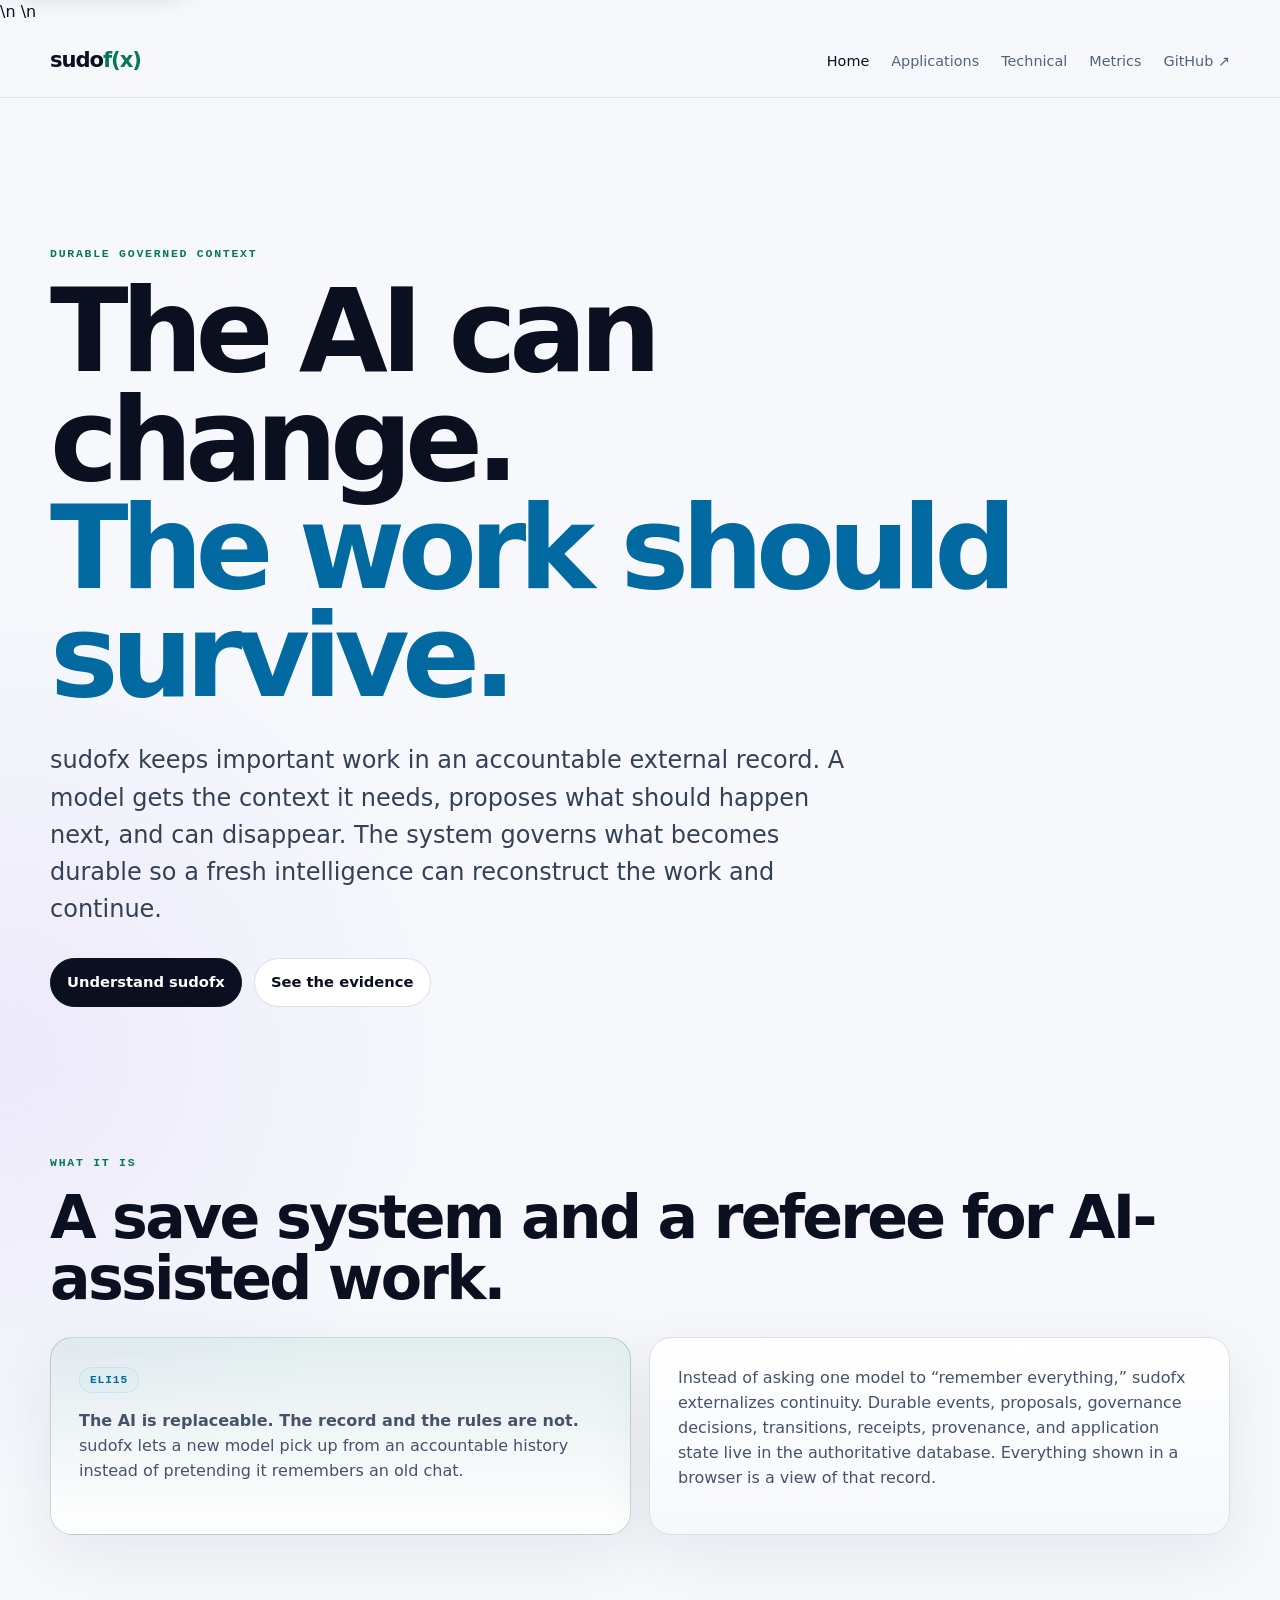
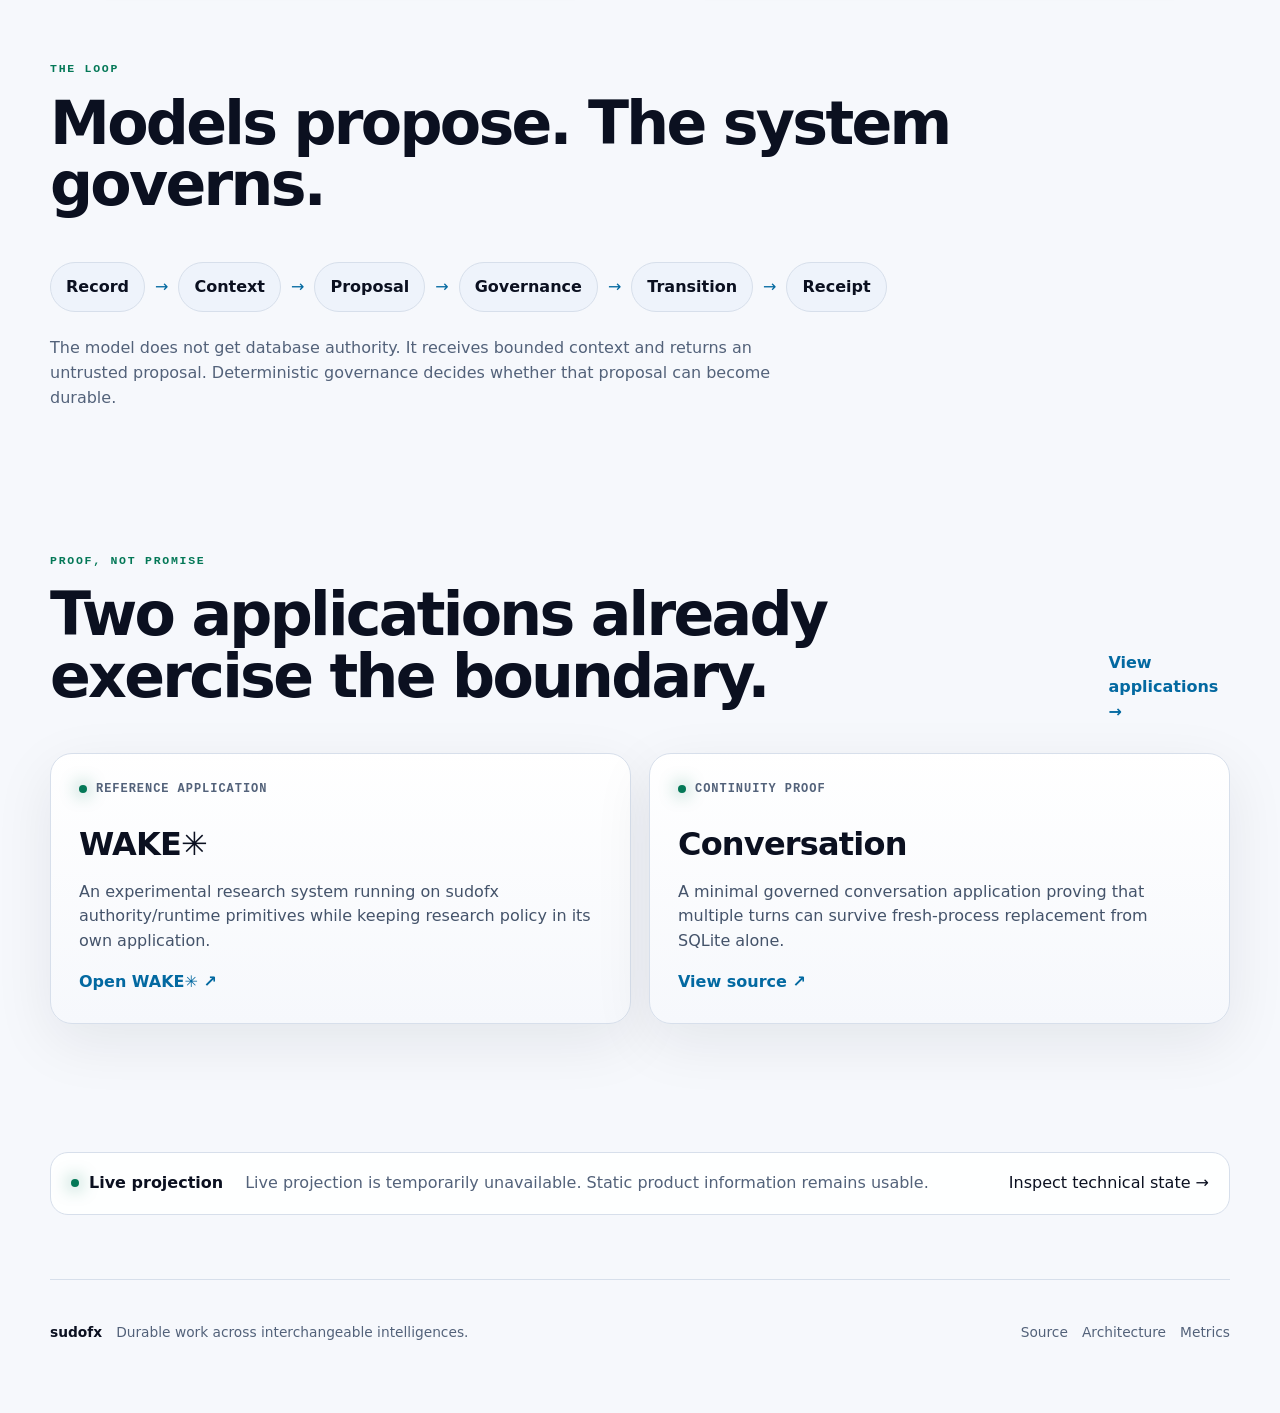
==== web/index.html @ 7d9be2a3 "Add system light mode to public shell" ====
<!doctype html>
<html lang="en">
<head>
  <meta charset="utf-8">
  <meta name="viewport" content="width=device-width,initial-scale=1,viewport-fit=cover">
  <meta name="color-scheme" content="dark light">\n  <meta name="theme-color" content="#0b1020" media="(prefers-color-scheme: dark)">\n  <meta name="theme-color" content="#f6f8fc" media="(prefers-color-scheme: light)">
  <meta name="description" content="sudofx keeps durable, governed work outside the intelligence doing it.">
  <title>sudofx — durable governed context</title>
  <link rel="stylesheet" href="assets/site.css">
  <script defer src="assets/site.js"></script>
</head>
<body data-page="home">
<a class="skip-link" href="#main">Skip to content</a>
<header class="nav-wrap">
  <nav class="nav shell" aria-label="Primary">
    <a class="brand" href="index.html">sudo<span>f(x)</span></a>
    <div class="nav-links">
      <a class="active" aria-current="page" href="index.html">Home</a>
      <a href="applications.html">Applications</a>
      <a href="technical.html">Technical</a>
      <a href="metrics.html">Metrics</a>
      <a href="https://github.com/sudofx/sudofx">GitHub ↗</a>
    </div>
  </nav>
</header>

<main id="main">
  <section class="hero shell">
    <div class="eyebrow">Durable governed context</div>
    <h1>The AI can change.<br><span>The work should survive.</span></h1>
    <p class="lede">sudofx keeps important work in an accountable external record. A model gets the context it needs, proposes what should happen next, and can disappear. The system governs what becomes durable so a fresh intelligence can reconstruct the work and continue.</p>
    <div class="hero-actions">
      <a class="button primary" href="#what">Understand sudofx</a>
      <a class="button" href="metrics.html">See the evidence</a>
    </div>
  </section>

  <section id="what" class="section shell">
    <div class="section-head">
      <div class="eyebrow">What it is</div>
      <h2>A save system and a referee for AI-assisted work.</h2>
    </div>
    <div class="grid two">
      <article class="panel eli">
        <div class="tag">ELI15</div>
        <p><strong>The AI is replaceable. The record and the rules are not.</strong> sudofx lets a new model pick up from an accountable history instead of pretending it remembers an old chat.</p>
      </article>
      <article class="panel">
        <p>Instead of asking one model to “remember everything,” sudofx externalizes continuity. Durable events, proposals, governance decisions, transitions, receipts, provenance, and application state live in the authoritative database. Everything shown in a browser is a view of that record.</p>
      </article>
    </div>
  </section>

  <section class="section shell">
    <div class="section-head">
      <div class="eyebrow">The loop</div>
      <h2>Models propose. The system governs.</h2>
    </div>
    <div class="flow" aria-label="Record to context to proposal to governance to transition to receipt and back to record">
      <span>Record</span><i>→</i><span>Context</span><i>→</i><span>Proposal</span><i>→</i><span>Governance</span><i>→</i><span>Transition</span><i>→</i><span>Receipt</span>
    </div>
    <p class="muted max-copy">The model does not get database authority. It receives bounded context and returns an untrusted proposal. Deterministic governance decides whether that proposal can become durable.</p>
  </section>

  <section class="section shell">
    <div class="section-head split">
      <div><div class="eyebrow">Proof, not promise</div><h2>Two applications already exercise the boundary.</h2></div>
      <a class="text-link" href="applications.html">View applications →</a>
    </div>
    <div class="grid two">
      <article class="app-card">
        <div class="app-top"><span class="status-dot"></span><span>Reference application</span></div>
        <h3>WAKE✳︎</h3>
        <p>An experimental research system running on sudofx authority/runtime primitives while keeping research policy in its own application.</p>
        <a href="https://sudofx.github.io/wake/">Open WAKE✳︎ ↗</a>
      </article>
      <article class="app-card">
        <div class="app-top"><span class="status-dot"></span><span>Continuity proof</span></div>
        <h3>Conversation</h3>
        <p>A minimal governed conversation application proving that multiple turns can survive fresh-process replacement from SQLite alone.</p>
        <a href="https://github.com/sudofx/sudofx/blob/master/applications/conversation.py">View source ↗</a>
      </article>
    </div>
  </section>

  <section class="section shell">
    <div class="live-strip" data-live-summary>
      <div><span class="pulse"></span><b>Live projection</b></div>
      <p>Loading current public-safe state…</p>
      <a href="technical.html">Inspect technical state →</a>
    </div>
  </section>
</main>

<footer class="footer shell">
  <div><b>sudofx</b><span>Durable work across interchangeable intelligences.</span></div>
  <div><a href="https://github.com/sudofx/sudofx">Source</a><a href="technical.html">Architecture</a><a href="metrics.html">Metrics</a></div>
</footer>
</body>
</html>
---- web/assets/site.css ----
:root{
  color-scheme:dark;
  --bg:#0b1020;--surface:#11182b;--surface2:#171f35;--fg:#f5f7fb;--muted:#aab4cc;
  --primary:#7dd3fc;--secondary:#a78bfa;--accent:#34d399;--border:#29344d;
  --danger:#fb7185;--max:1180px;--mono:ui-monospace,SFMono-Regular,Menlo,Monaco,Consolas,monospace;
  --sans:Inter,ui-sans-serif,system-ui,-apple-system,BlinkMacSystemFont,"Segoe UI",sans-serif;
}
*{box-sizing:border-box}
html{background:var(--bg);scroll-behavior:smooth}
body{margin:0;color:var(--fg);font:400 16px/1.55 var(--sans);background:
radial-gradient(circle at 80% -20%,rgba(125,211,252,.14),transparent 34rem),
radial-gradient(circle at 0 35%,rgba(167,139,250,.10),transparent 28rem),var(--bg)}
a{color:inherit;text-decoration:none}a:focus-visible,button:focus-visible{outline:3px solid var(--primary);outline-offset:4px}
.shell{width:min(calc(100% - 32px),var(--max));margin-inline:auto}
.nav-wrap{position:sticky;top:0;z-index:20;background:rgba(11,16,32,.82);backdrop-filter:blur(18px);border-bottom:1px solid rgba(41,52,77,.7)}
.nav{min-height:72px;display:flex;align-items:center;justify-content:space-between;gap:24px}
.brand{font-weight:800;letter-spacing:-.05em;font-size:1.32rem}.brand span{color:var(--accent)}
.nav-links{display:flex;gap:22px;align-items:center;color:var(--muted);font-size:.9rem}
.nav-links a:hover,.nav-links .active{color:var(--fg)}
.hero{padding:clamp(72px,12vw,150px) 0 86px}.page-hero{padding:92px 0 46px}
.eyebrow{font:700 .72rem/1 var(--mono);letter-spacing:.15em;text-transform:uppercase;color:var(--accent);margin-bottom:18px}
h1,h2,h3,p{margin-top:0}h1{font-size:clamp(3rem,9vw,7.3rem);line-height:.94;letter-spacing:-.065em;max-width:1050px;margin-bottom:32px}
.page-hero h1{font-size:clamp(3rem,8vw,6rem)}h1 span,h2 span{color:var(--primary)}
h2{font-size:clamp(2rem,4.7vw,4rem);line-height:1.02;letter-spacing:-.045em;margin-bottom:18px}
h3{font-size:1.35rem;letter-spacing:-.025em}
.lede{font-size:clamp(1.15rem,2.2vw,1.5rem);max-width:820px;color:#d7def0;line-height:1.55}
.hero-actions,.link-row{display:flex;gap:12px;flex-wrap:wrap;margin-top:30px}.button{border:1px solid var(--border);background:var(--surface);padding:12px 16px;border-radius:999px;font-weight:650;font-size:.92rem}.button:hover{border-color:var(--primary);transform:translateY(-1px)}.button.primary{background:var(--fg);color:var(--bg);border-color:var(--fg)}
.section{padding:64px 0}.section-head{margin-bottom:28px}.section-head.split{display:flex;align-items:end;justify-content:space-between;gap:24px}.max-copy{max-width:760px}.muted{color:var(--muted)}
.grid{display:grid;gap:18px}.grid.two{grid-template-columns:repeat(2,minmax(0,1fr))}
.panel,.app-card{border:1px solid var(--border);border-radius:22px;background:linear-gradient(180deg,rgba(23,31,53,.92),rgba(17,24,43,.92));padding:28px;box-shadow:0 18px 60px rgba(0,0,0,.14)}
.panel p,.app-card p{color:#c7d0e4}.panel.compact{margin-top:26px;max-width:780px}
.tag{display:inline-flex;border:1px solid rgba(125,211,252,.28);color:var(--primary);background:rgba(125,211,252,.06);border-radius:999px;padding:6px 10px;font:700 .7rem var(--mono);letter-spacing:.08em;text-transform:uppercase;margin-bottom:16px}
.eli{border-color:rgba(52,211,153,.35);background:linear-gradient(180deg,rgba(52,211,153,.08),rgba(17,24,43,.94))}
.flow{display:flex;align-items:center;gap:10px;overflow-x:auto;padding:18px 0 24px;scrollbar-width:none}.flow span{white-space:nowrap;padding:12px 15px;border-radius:999px;background:var(--surface2);border:1px solid var(--border);font-weight:700}.flow i{font-style:normal;color:var(--primary)}
.app-top{display:flex;align-items:center;gap:9px;color:var(--muted);font:650 .75rem var(--mono);text-transform:uppercase;letter-spacing:.08em}.status-dot,.pulse{width:8px;height:8px;border-radius:50%;background:var(--accent);box-shadow:0 0 18px var(--accent);display:inline-block}.app-card h3{font-size:2rem;margin:24px 0 10px}.app-card a,.text-link{color:var(--primary);font-weight:700}
.live-strip{display:grid;grid-template-columns:auto 1fr auto;gap:22px;align-items:center;border:1px solid var(--border);border-radius:18px;background:rgba(17,24,43,.8);padding:18px 20px}.live-strip>div{display:flex;align-items:center;gap:10px}.live-strip p{margin:0;color:var(--muted)}
.application-list{display:grid;gap:24px}.application-feature{display:grid;grid-template-columns:90px 1fr;gap:24px;padding:34px 0;border-top:1px solid var(--border)}.application-number{font:700 1rem var(--mono);color:var(--primary)}.application-feature h2{margin-top:14px}.application-feature p{max-width:800px;color:#c7d0e4;font-size:1.05rem}
.architecture-stack{display:grid;border-top:1px solid var(--border)}.architecture-stack article{display:grid;grid-template-columns:70px 1fr;gap:18px;padding:24px 0;border-bottom:1px solid var(--border)}.architecture-stack article>span{font:700 .8rem var(--mono);color:var(--primary)}.architecture-stack h3{margin-bottom:6px}.architecture-stack p{color:var(--muted);max-width:760px;margin:0}
.metric-grid{display:grid;grid-template-columns:repeat(4,minmax(0,1fr));gap:14px}.metric-card{min-height:150px;border:1px solid var(--border);border-radius:18px;background:var(--surface);padding:20px;display:flex;flex-direction:column;justify-content:space-between}.metric-card span{color:var(--muted);font-size:.85rem}.metric-card strong{font:700 clamp(1.7rem,4vw,2.7rem)/1 var(--mono);letter-spacing:-.05em}.metric-card small{color:#7f8aa6}.metric-section{display:grid;gap:24px}
.source-note{border:1px dashed var(--border);border-radius:14px;padding:16px;color:var(--muted);font-size:.88rem}.source-note code{color:var(--primary)}
.footer{padding:42px 0 70px;border-top:1px solid var(--border);display:flex;justify-content:space-between;gap:24px;color:var(--muted);font-size:.86rem}.footer>div{display:flex;gap:14px;flex-wrap:wrap}.footer b{color:var(--fg)}
@media(max-width:780px){
  .nav{align-items:flex-start;padding:18px 0;flex-direction:column}.nav-links{width:100%;overflow-x:auto;padding-bottom:2px;gap:17px;white-space:nowrap}
  .hero{padding-top:72px}.grid.two,.metric-grid{grid-template-columns:1fr}.section{padding:44px 0}.section-head.split{align-items:flex-start;flex-direction:column}
  .live-strip{grid-template-columns:1fr}.application-feature{grid-template-columns:1fr}.application-number{margin-bottom:-10px}.footer{flex-direction:column}
}
@media(prefers-reduced-motion:no-preference){.button,.panel,.app-card,.metric-card{transition:transform .18s ease,border-color .18s ease}.panel:hover,.app-card:hover,.metric-card:hover{transform:translateY(-2px);border-color:#3b4b6f}}

.detail-grid{display:grid;grid-template-columns:repeat(4,minmax(0,1fr));gap:12px}.detail-grid article{border:1px solid var(--border);border-radius:14px;background:rgba(17,24,43,.68);padding:16px;min-width:0}.detail-grid span{display:block;color:var(--muted);font-size:.76rem;margin-bottom:7px}.detail-grid strong{display:block;font:700 1rem/1.25 var(--mono);overflow-wrap:anywhere}.provenance-grid{margin-top:4px}.mono{font-family:var(--mono)}
.viz-panel{border:1px solid var(--border);border-radius:20px;background:linear-gradient(180deg,rgba(23,31,53,.78),rgba(17,24,43,.72));padding:24px}.viz-head{display:flex;justify-content:space-between;gap:24px;align-items:end;margin-bottom:18px}.viz-head h3{margin-bottom:0}.viz-head>strong{font:700 .9rem var(--mono);color:var(--primary);text-align:right}.bar-track{height:18px;border-radius:999px;background:#202a43;border:1px solid #34415f;overflow:hidden}.bar-fill{height:100%;width:0;background:linear-gradient(90deg,var(--accent),var(--primary));border-radius:inherit;transition:width .45s ease}.viz-panel p{margin:14px 0 0}
.criteria-grid{display:grid;grid-template-columns:repeat(3,minmax(0,1fr));gap:10px}.criterion{display:flex;align-items:center;justify-content:space-between;gap:12px;border:1px solid var(--border);border-radius:14px;padding:14px 16px;background:rgba(17,24,43,.58)}.criterion span{color:var(--muted);font-size:.84rem}.criterion strong{font:700 .72rem var(--mono);letter-spacing:.06em}.quality-pass{color:var(--accent)}.quality-pending,.quality-uncertain{color:#fbbf24}.quality-fail{color:var(--danger)}
@media(max-width:780px){.detail-grid,.criteria-grid{grid-template-columns:1fr 1fr}.viz-head{align-items:flex-start;flex-direction:column}.viz-head>strong{text-align:left}}
@media(max-width:480px){.detail-grid,.criteria-grid{grid-template-columns:1fr}}

.skip-link{position:fixed;left:16px;top:12px;z-index:100;transform:translateY(-180%);background:var(--fg);color:var(--bg);padding:10px 14px;border-radius:10px;font-weight:800;box-shadow:0 10px 30px rgba(0,0,0,.35)}
.skip-link:focus{transform:translateY(0)}

@media(prefers-color-scheme:light){
  :root{color-scheme:light;--bg:#f6f8fc;--surface:#ffffff;--surface2:#eef3fb;--fg:#0b1020;--muted:#53627a;--primary:#0369a1;--secondary:#6d28d9;--accent:#047857;--border:#d7dfeb;--danger:#be123c}
  body{background:radial-gradient(circle at 80% -20%,rgba(3,105,161,.10),transparent 34rem),radial-gradient(circle at 0 35%,rgba(109,40,217,.07),transparent 28rem),var(--bg)}
  .nav-wrap{background:rgba(246,248,252,.86);border-bottom-color:rgba(215,223,235,.9)}
  .lede{color:#334155}
  .panel,.app-card{background:linear-gradient(180deg,rgba(255,255,255,.98),rgba(246,248,252,.98));box-shadow:0 18px 60px rgba(15,23,42,.08)}
  .panel p,.app-card p,.application-feature p{color:#44536a}
  .eli{background:linear-gradient(180deg,rgba(4,120,87,.08),rgba(255,255,255,.98));border-color:rgba(4,120,87,.24)}
  .live-strip,.metric-card{background:rgba(255,255,255,.94)}
  .architecture-stack p,.muted{color:var(--muted)}
  .detail-grid article,.criterion{background:rgba(255,255,255,.82)}
  .viz-panel{background:linear-gradient(180deg,rgba(255,255,255,.95),rgba(246,248,252,.92))}
  .bar-track{background:#e2e8f0;border-color:#cbd5e1}
  .source-note{background:rgba(255,255,255,.45)}
  .button{background:#ffffff}
  .button.primary{background:var(--fg);color:#ffffff}
  .skip-link{background:var(--fg);color:#ffffff}
}
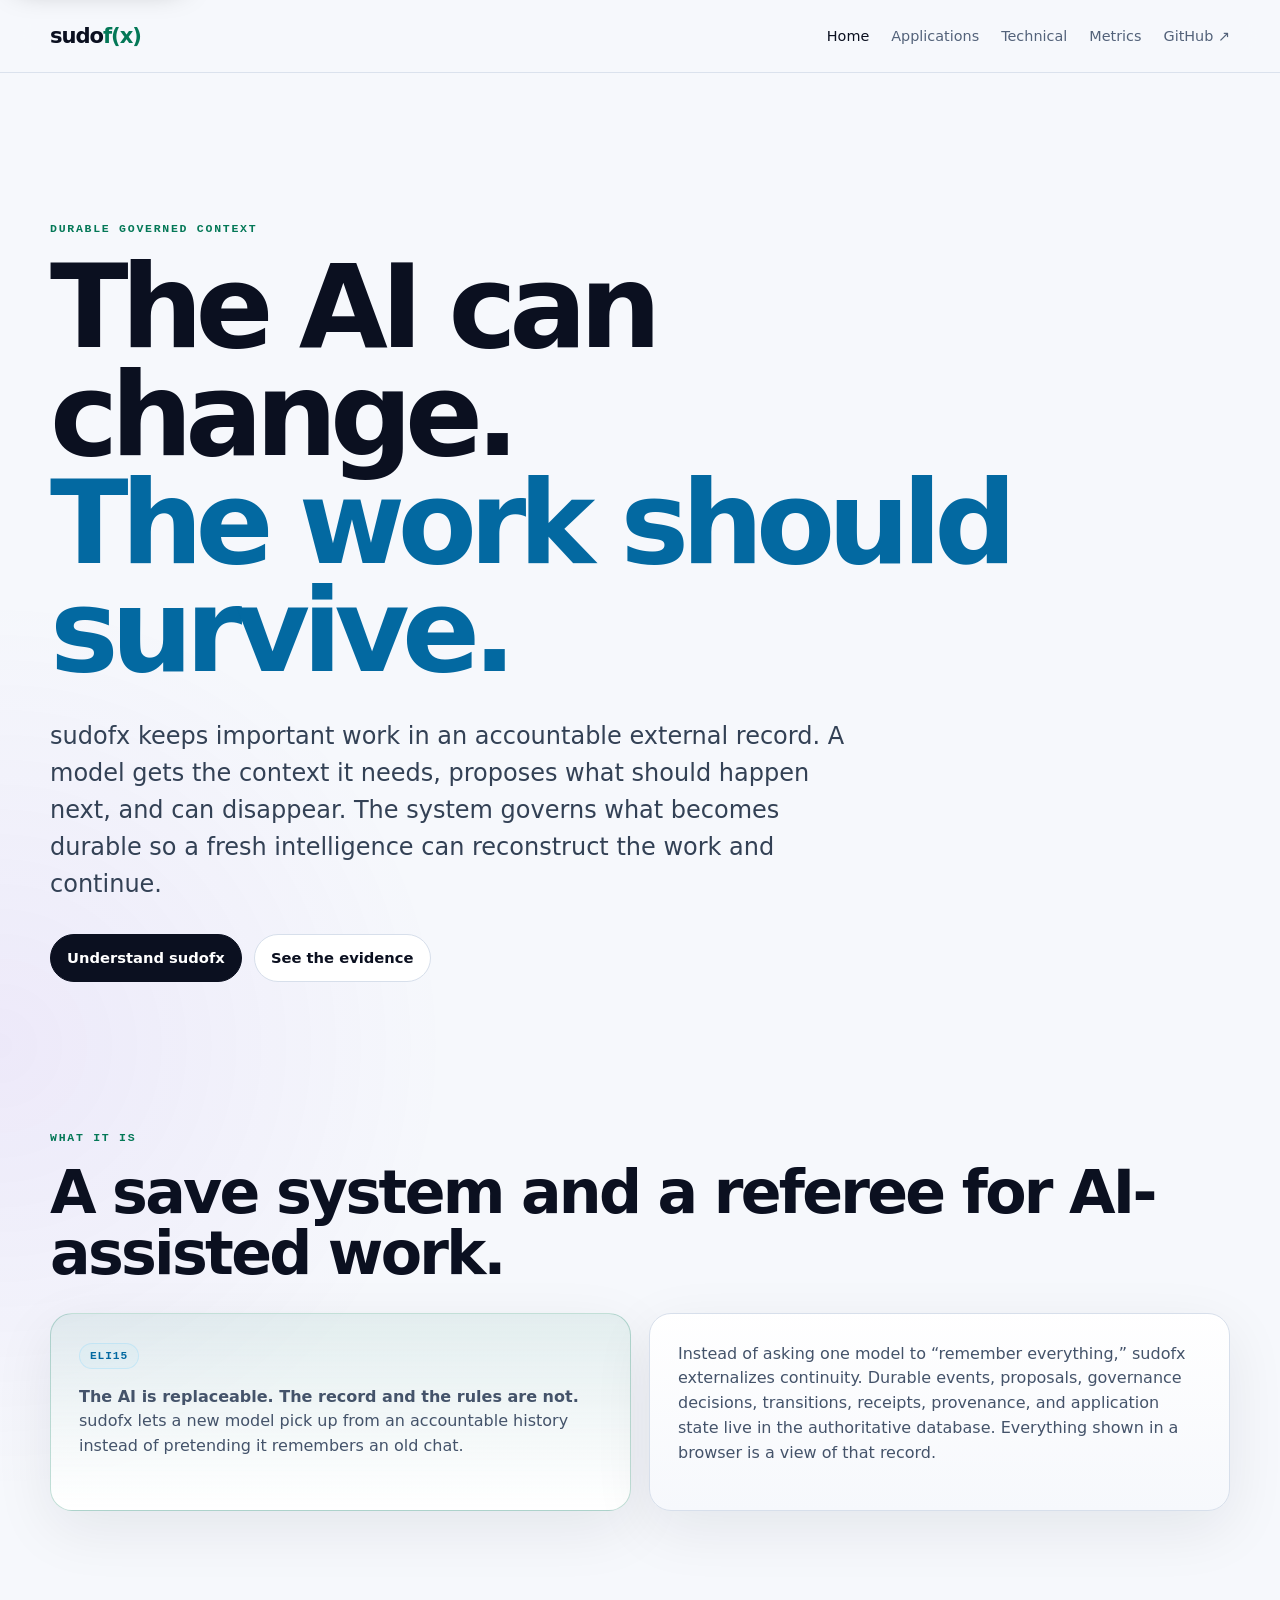
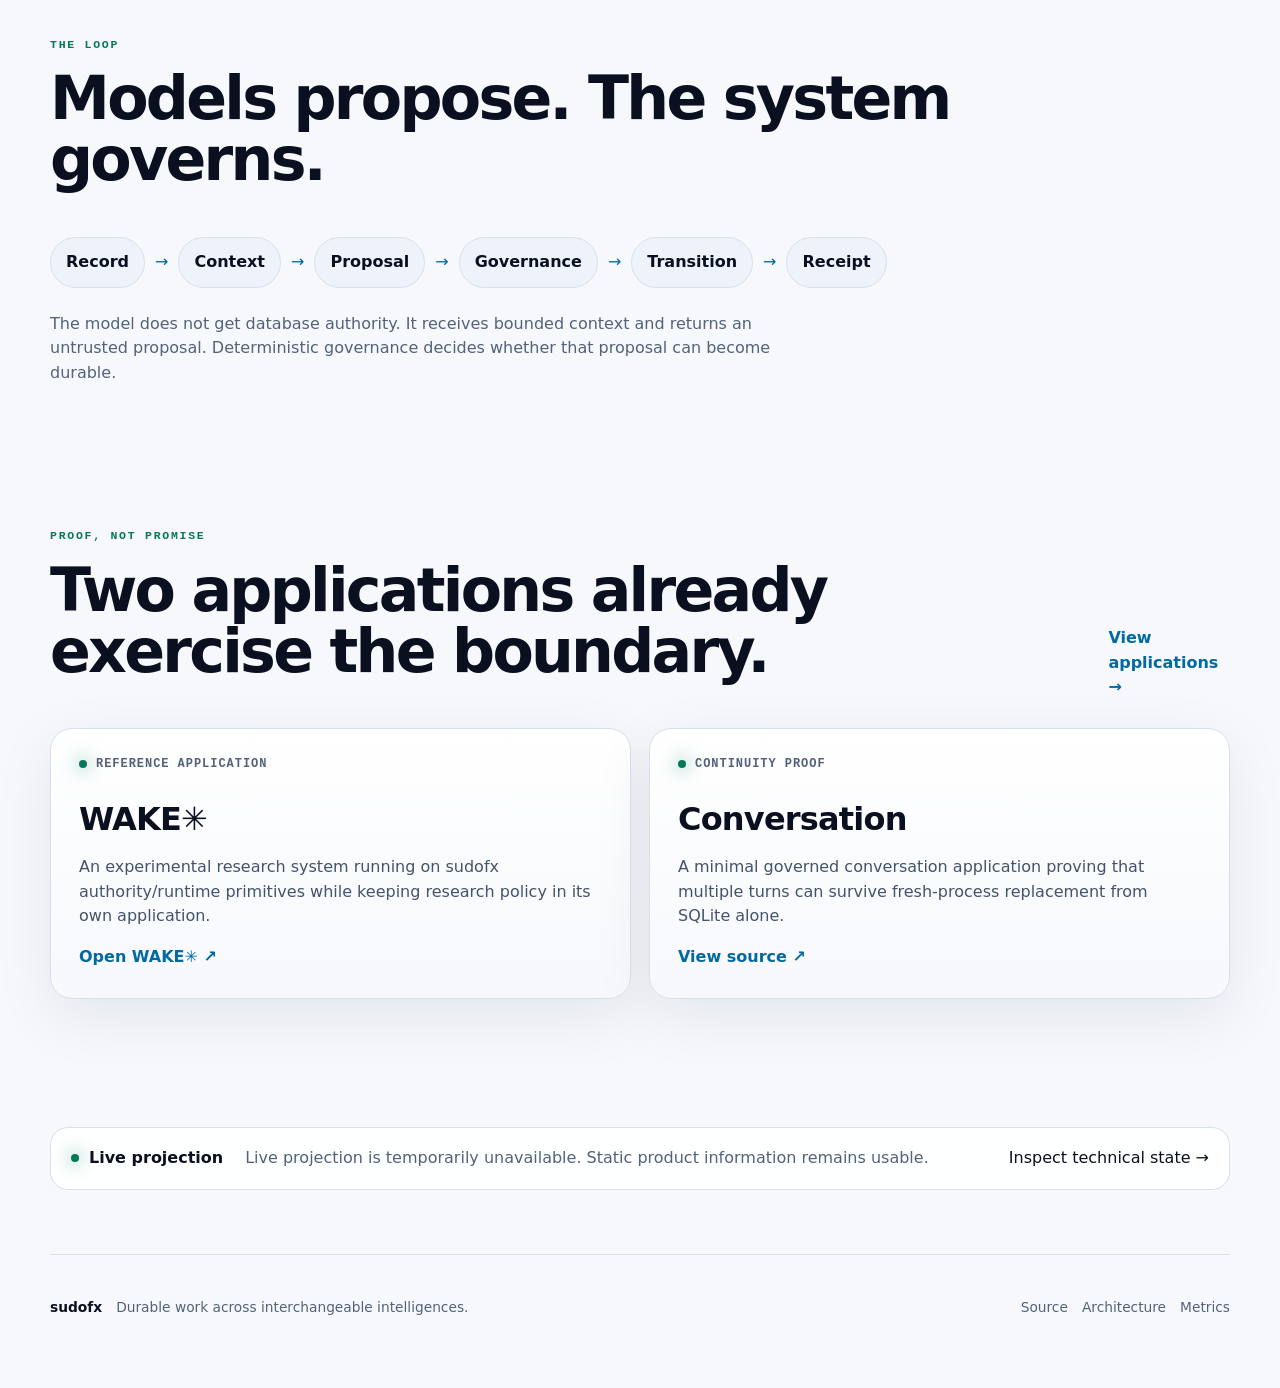
==== commit 80b62866: "Remove escaped newline artifact from web/index.html" ====
--- a/web/index.html
+++ b/web/index.html
@@ -3,7 +3,9 @@
 <head>
   <meta charset="utf-8">
   <meta name="viewport" content="width=device-width,initial-scale=1,viewport-fit=cover">
-  <meta name="color-scheme" content="dark light">\n  <meta name="theme-color" content="#0b1020" media="(prefers-color-scheme: dark)">\n  <meta name="theme-color" content="#f6f8fc" media="(prefers-color-scheme: light)">
+  <meta name="color-scheme" content="dark light">
+  <meta name="theme-color" content="#0b1020" media="(prefers-color-scheme: dark)">
+  <meta name="theme-color" content="#f6f8fc" media="(prefers-color-scheme: light)">
   <meta name="description" content="sudofx keeps durable, governed work outside the intelligence doing it.">
   <title>sudofx — durable governed context</title>
   <link rel="stylesheet" href="assets/site.css">
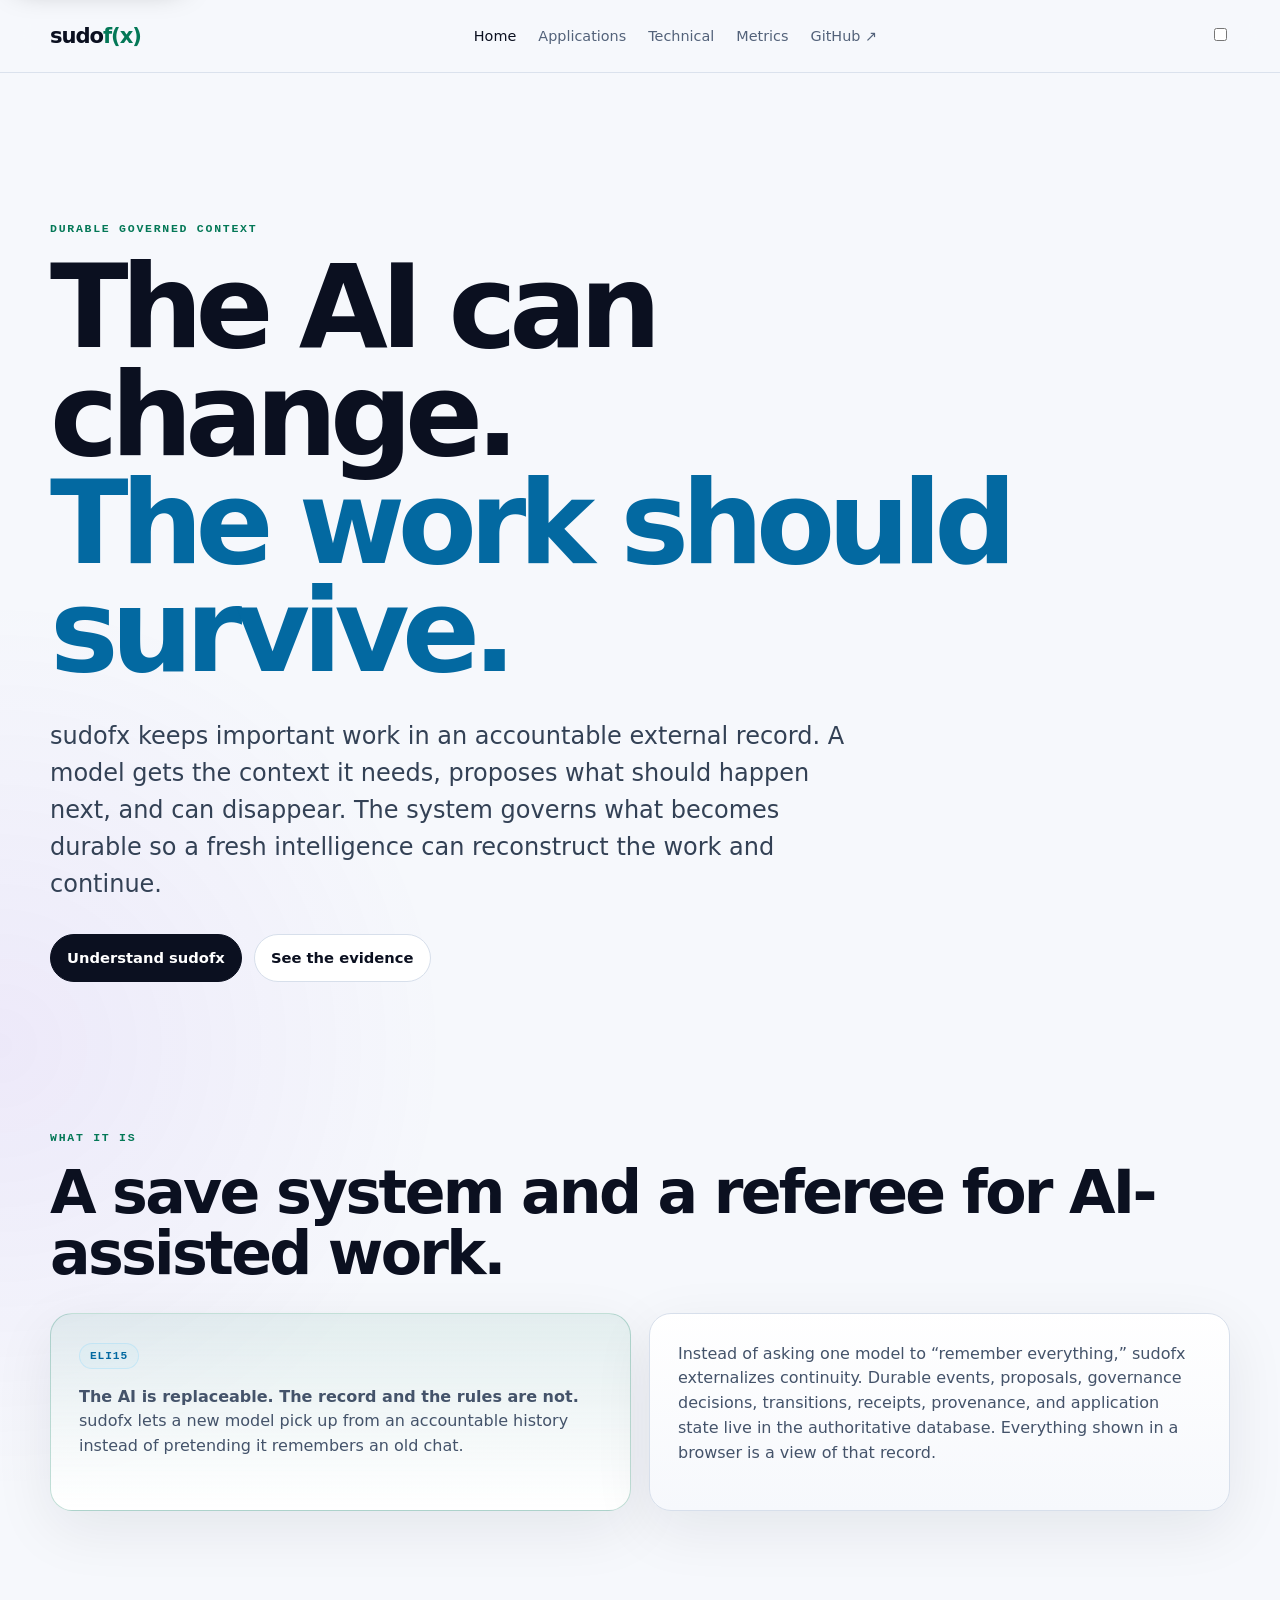
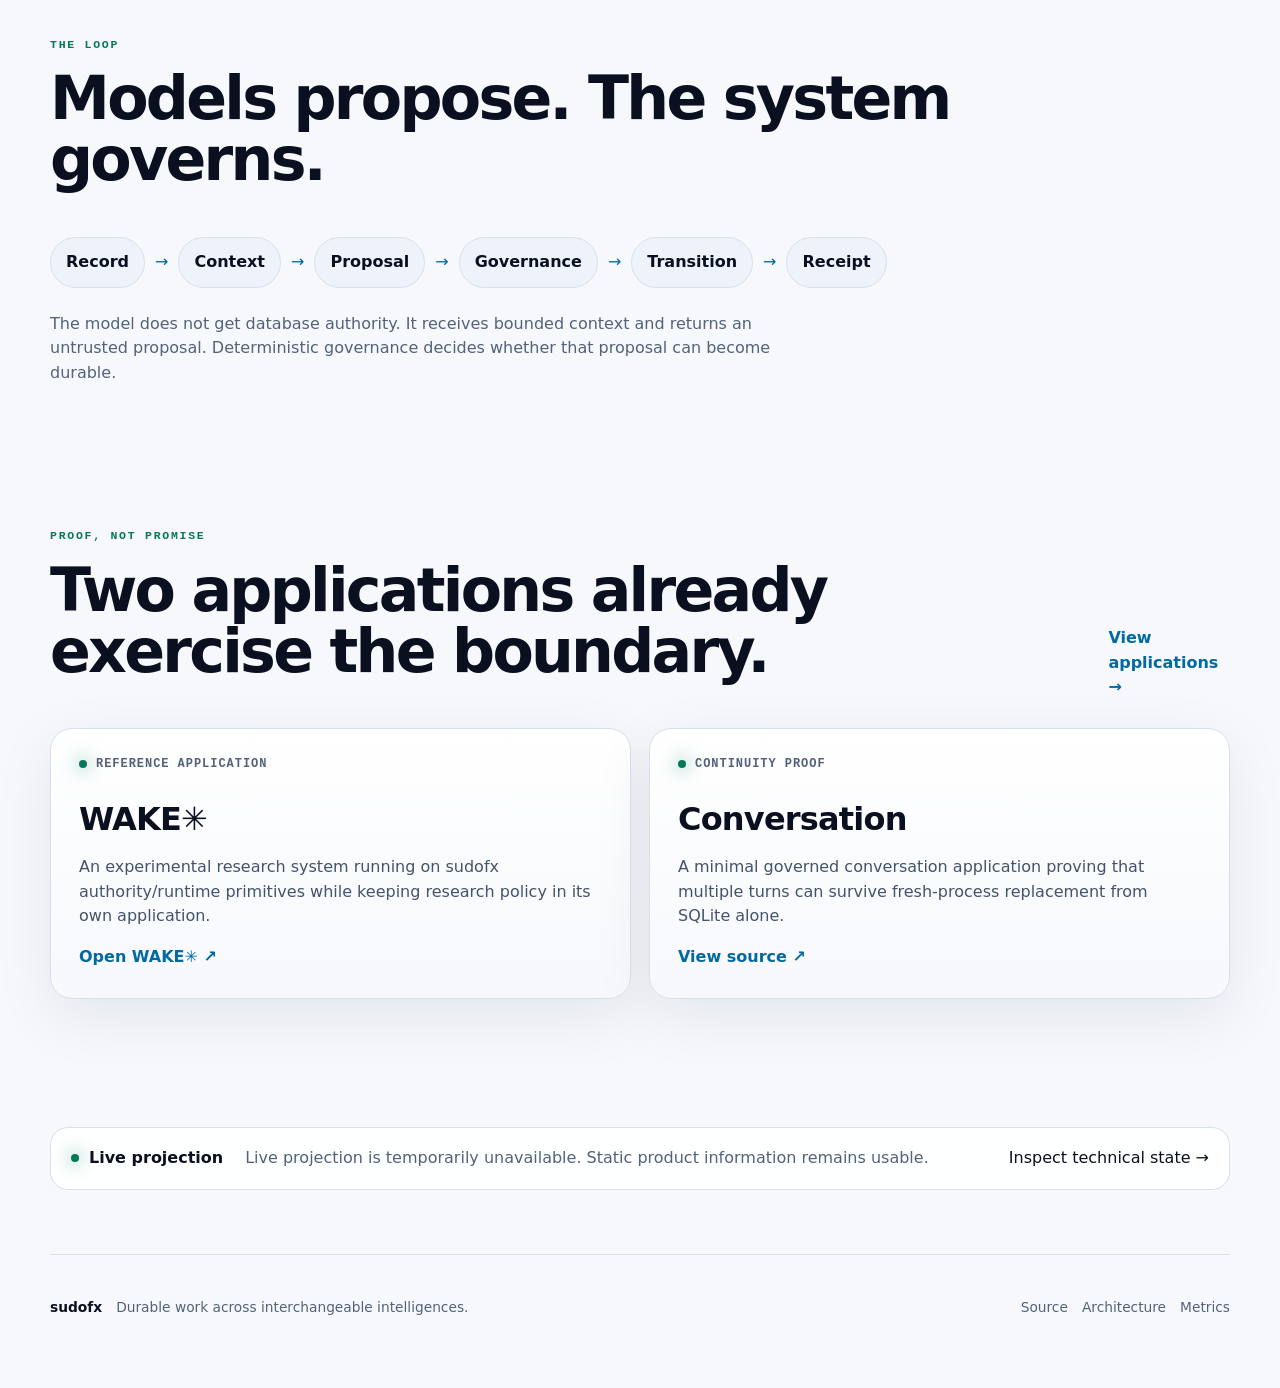
==== commit bb6ee58b: "Add shared theme and runtime controls" ====
--- a/web/index.html
+++ b/web/index.html
@@ -8,7 +8,7 @@
   <meta name="theme-color" content="#f6f8fc" media="(prefers-color-scheme: light)">
   <meta name="description" content="sudofx keeps durable, governed work outside the intelligence doing it.">
   <title>sudofx — durable governed context</title>
-  <link rel="stylesheet" href="assets/site.css">
+  <script>try{const saved=localStorage.getItem("sudofx-theme");if(saved==="dark"||saved==="light")document.documentElement.dataset.theme=saved}catch{}</script><link rel="stylesheet" href="assets/site.css">
   <script defer src="assets/site.js"></script>
 </head>
 <body data-page="home">
@@ -21,9 +21,9 @@
       <a href="applications.html">Applications</a>
       <a href="technical.html">Technical</a>
       <a href="metrics.html">Metrics</a>
-      <a href="https://github.com/sudofx/sudofx">GitHub ↗</a>
+      <a href="https://github.com/sudofx/sudofx" target="_blank" rel="noopener noreferrer">GitHub ↗</a>
     </div>
-  </nav>
+  <div class="header-tools"><label class="theme-switch" title="Toggle light/dark theme"><input data-theme-toggle type="checkbox" role="switch" aria-label="Use dark theme"><span class="theme-switch-track" aria-hidden="true"><i></i></span></label><span class="runtime-light" data-runtime-light data-state="checking" role="status" aria-label="sudofx status: checking" title="sudofx status: checking"><span class="runtime-light-track" aria-hidden="true"><i></i></span></span></div></nav>
 </header>
 
 <main id="main">
@@ -74,13 +74,13 @@
         <div class="app-top"><span class="status-dot"></span><span>Reference application</span></div>
         <h3>WAKE✳︎</h3>
         <p>An experimental research system running on sudofx authority/runtime primitives while keeping research policy in its own application.</p>
-        <a href="https://sudofx.github.io/wake/">Open WAKE✳︎ ↗</a>
+        <a href="https://sudofx.github.io/wake/" target="_blank" rel="noopener noreferrer">Open WAKE✳︎ ↗</a>
       </article>
       <article class="app-card">
         <div class="app-top"><span class="status-dot"></span><span>Continuity proof</span></div>
         <h3>Conversation</h3>
         <p>A minimal governed conversation application proving that multiple turns can survive fresh-process replacement from SQLite alone.</p>
-        <a href="https://github.com/sudofx/sudofx/blob/master/applications/conversation.py">View source ↗</a>
+        <a href="https://github.com/sudofx/sudofx/blob/master/applications/conversation.py" target="_blank" rel="noopener noreferrer">View source ↗</a>
       </article>
     </div>
   </section>
@@ -96,7 +96,7 @@
 
 <footer class="footer shell">
   <div><b>sudofx</b><span>Durable work across interchangeable intelligences.</span></div>
-  <div><a href="https://github.com/sudofx/sudofx">Source</a><a href="technical.html">Architecture</a><a href="metrics.html">Metrics</a></div>
+  <div><a href="https://github.com/sudofx/sudofx" target="_blank" rel="noopener noreferrer">Source</a><a href="technical.html">Architecture</a><a href="metrics.html">Metrics</a></div>
 </footer>
 </body>
 </html>
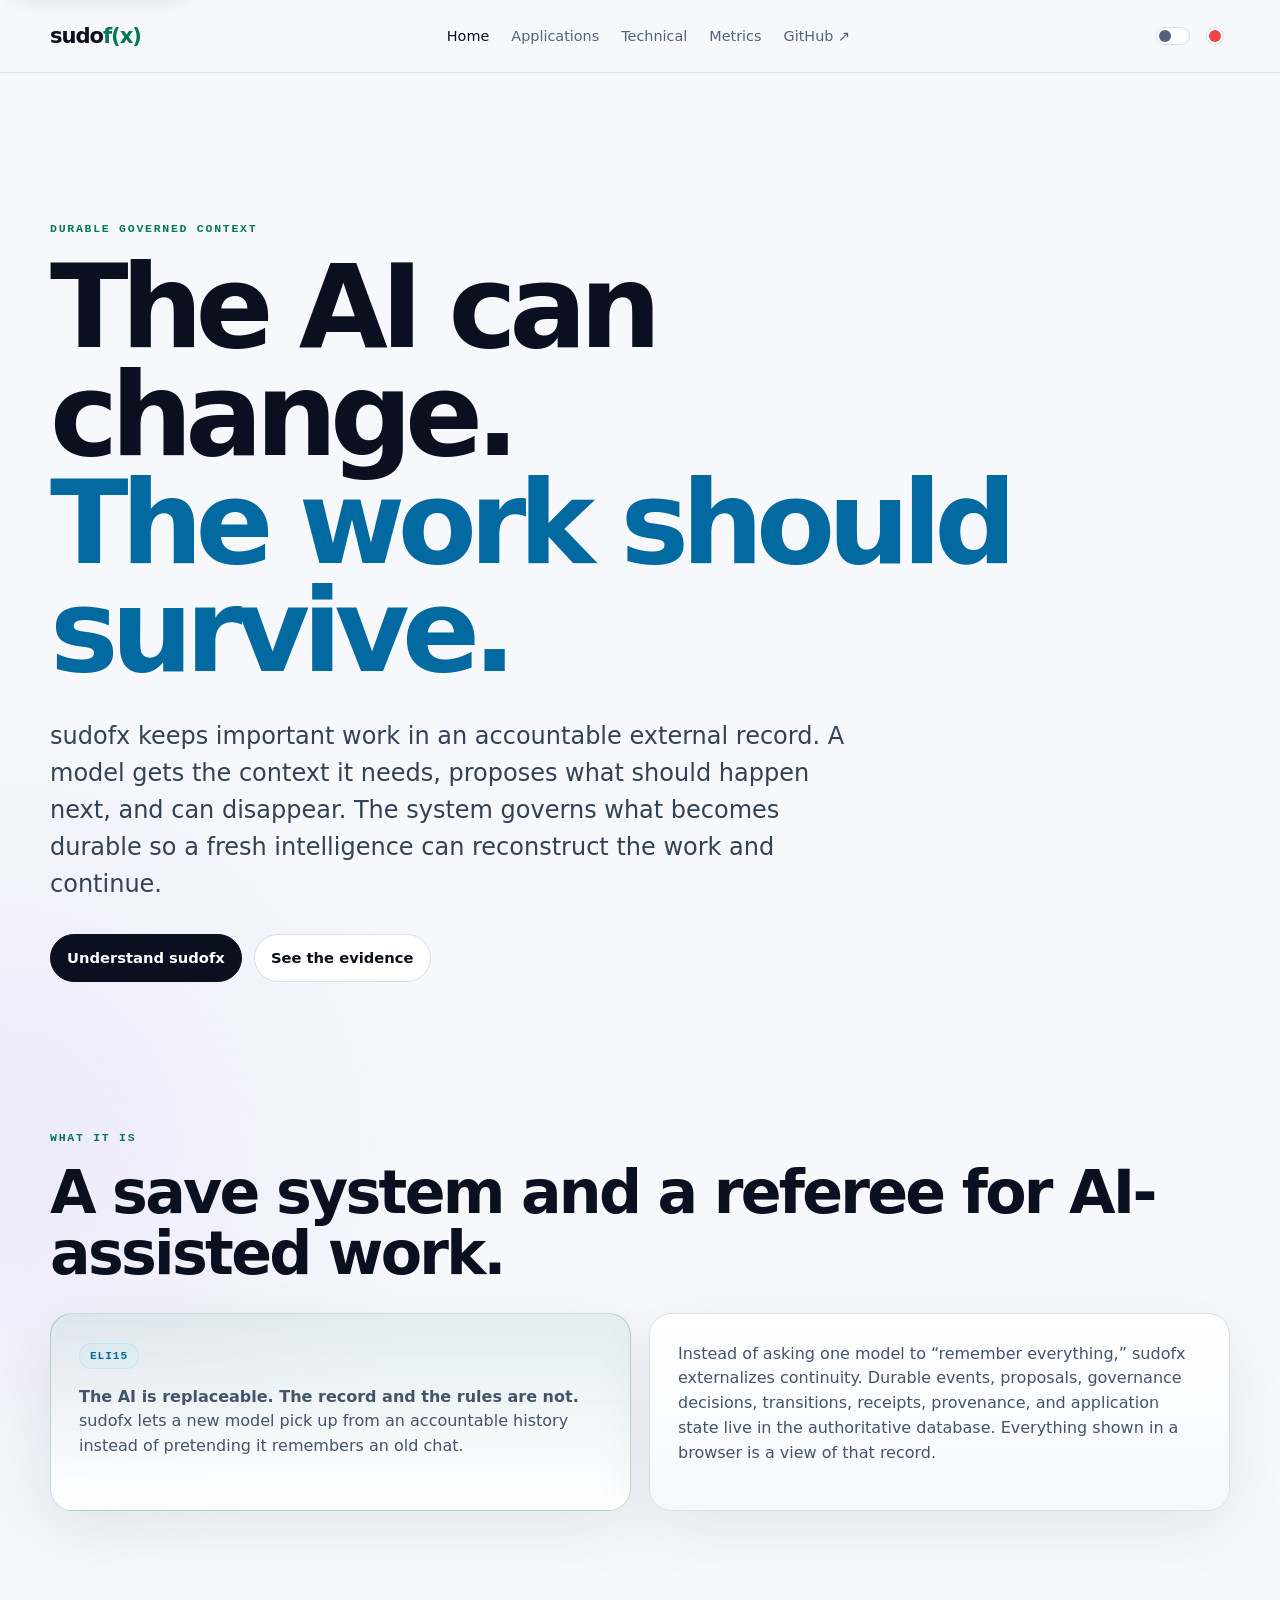
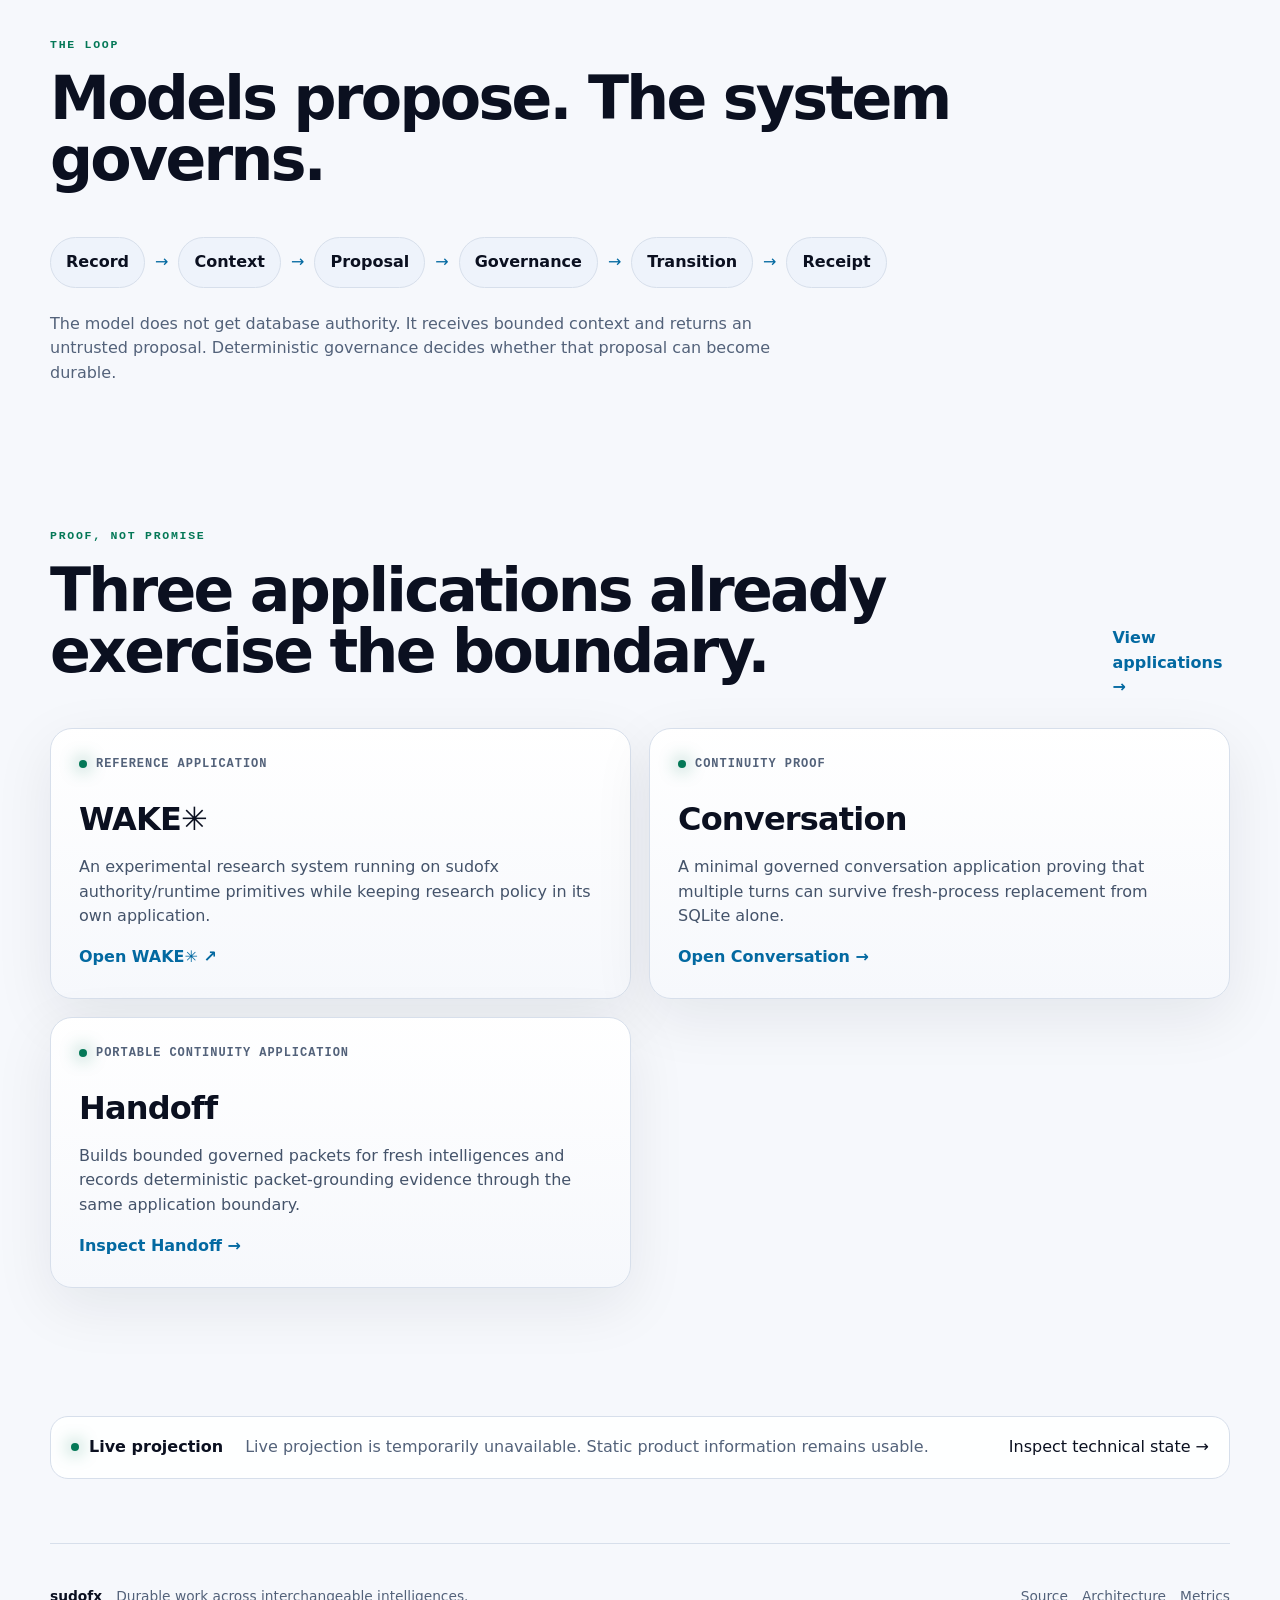
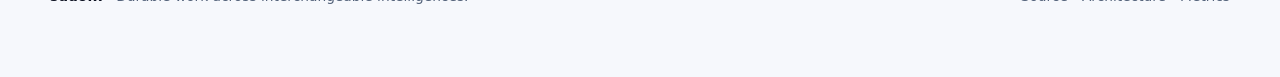
==== commit de3633ae: "Present Handoff as third sudofx application" ====
--- a/web/index.html
+++ b/web/index.html
@@ -66,7 +66,7 @@
 
   <section class="section shell">
     <div class="section-head split">
-      <div><div class="eyebrow">Proof, not promise</div><h2>Two applications already exercise the boundary.</h2></div>
+      <div><div class="eyebrow">Proof, not promise</div><h2>Three applications already exercise the boundary.</h2></div>
       <a class="text-link" href="applications.html">View applications →</a>
     </div>
     <div class="grid two">
@@ -80,7 +80,13 @@
         <div class="app-top"><span class="status-dot"></span><span>Continuity proof</span></div>
         <h3>Conversation</h3>
         <p>A minimal governed conversation application proving that multiple turns can survive fresh-process replacement from SQLite alone.</p>
-        <a href="https://github.com/sudofx/sudofx/blob/master/applications/conversation.py" target="_blank" rel="noopener noreferrer">View source ↗</a>
+        <a href="conversation.html">Open Conversation →</a>
+      </article>
+      <article class="app-card">
+        <div class="app-top"><span class="status-dot"></span><span>Portable continuity application</span></div>
+        <h3>Handoff</h3>
+        <p>Builds bounded governed packets for fresh intelligences and records deterministic packet-grounding evidence through the same application boundary.</p>
+        <a href="applications.html#handoff">Inspect Handoff →</a>
       </article>
     </div>
   </section>
--- a/web/assets/site.css
+++ b/web/assets/site.css
@@ -55,21 +55,42 @@
 .skip-link{position:fixed;left:16px;top:12px;z-index:100;transform:translateY(-180%);background:var(--fg);color:var(--bg);padding:10px 14px;border-radius:10px;font-weight:800;box-shadow:0 10px 30px rgba(0,0,0,.35)}
 .skip-link:focus{transform:translateY(0)}
 
+:root[data-theme="light"]{color-scheme:light;--bg:#f6f8fc;--surface:#ffffff;--surface2:#eef3fb;--fg:#0b1020;--muted:#53627a;--primary:#0369a1;--secondary:#6d28d9;--accent:#047857;--border:#d7dfeb;--danger:#be123c}
+:root[data-theme="light"] body{background:radial-gradient(circle at 80% -20%,rgba(3,105,161,.10),transparent 34rem),radial-gradient(circle at 0 35%,rgba(109,40,217,.07),transparent 28rem),var(--bg)}
+:root[data-theme="light"] .nav-wrap{background:rgba(246,248,252,.86);border-bottom-color:rgba(215,223,235,.9)}
+:root[data-theme="light"] .lede{color:#334155}
+:root[data-theme="light"] .panel,:root[data-theme="light"] .app-card{background:linear-gradient(180deg,rgba(255,255,255,.98),rgba(246,248,252,.98));box-shadow:0 18px 60px rgba(15,23,42,.08)}
+:root[data-theme="light"] .panel p,:root[data-theme="light"] .app-card p,:root[data-theme="light"] .application-feature p{color:#44536a}
+:root[data-theme="light"] .eli{background:linear-gradient(180deg,rgba(4,120,87,.08),rgba(255,255,255,.98));border-color:rgba(4,120,87,.24)}
+:root[data-theme="light"] .live-strip,:root[data-theme="light"] .metric-card{background:rgba(255,255,255,.94)}
+:root[data-theme="light"] .detail-grid article,:root[data-theme="light"] .criterion{background:rgba(255,255,255,.82)}
+:root[data-theme="light"] .viz-panel{background:linear-gradient(180deg,rgba(255,255,255,.95),rgba(246,248,252,.92))}
+:root[data-theme="light"] .bar-track{background:#e2e8f0;border-color:#cbd5e1}
+:root[data-theme="light"] .source-note{background:rgba(255,255,255,.45)}
+:root[data-theme="light"] .button{background:#ffffff}:root[data-theme="light"] .button.primary{background:var(--fg);color:#ffffff}:root[data-theme="light"] .skip-link{background:var(--fg);color:#ffffff}
+
 @media(prefers-color-scheme:light){
-  :root{color-scheme:light;--bg:#f6f8fc;--surface:#ffffff;--surface2:#eef3fb;--fg:#0b1020;--muted:#53627a;--primary:#0369a1;--secondary:#6d28d9;--accent:#047857;--border:#d7dfeb;--danger:#be123c}
-  body{background:radial-gradient(circle at 80% -20%,rgba(3,105,161,.10),transparent 34rem),radial-gradient(circle at 0 35%,rgba(109,40,217,.07),transparent 28rem),var(--bg)}
-  .nav-wrap{background:rgba(246,248,252,.86);border-bottom-color:rgba(215,223,235,.9)}
-  .lede{color:#334155}
-  .panel,.app-card{background:linear-gradient(180deg,rgba(255,255,255,.98),rgba(246,248,252,.98));box-shadow:0 18px 60px rgba(15,23,42,.08)}
-  .panel p,.app-card p,.application-feature p{color:#44536a}
-  .eli{background:linear-gradient(180deg,rgba(4,120,87,.08),rgba(255,255,255,.98));border-color:rgba(4,120,87,.24)}
-  .live-strip,.metric-card{background:rgba(255,255,255,.94)}
-  .architecture-stack p,.muted{color:var(--muted)}
-  .detail-grid article,.criterion{background:rgba(255,255,255,.82)}
-  .viz-panel{background:linear-gradient(180deg,rgba(255,255,255,.95),rgba(246,248,252,.92))}
-  .bar-track{background:#e2e8f0;border-color:#cbd5e1}
-  .source-note{background:rgba(255,255,255,.45)}
-  .button{background:#ffffff}
-  .button.primary{background:var(--fg);color:#ffffff}
-  .skip-link{background:var(--fg);color:#ffffff}
+  :root:not([data-theme]){color-scheme:light;--bg:#f6f8fc;--surface:#ffffff;--surface2:#eef3fb;--fg:#0b1020;--muted:#53627a;--primary:#0369a1;--secondary:#6d28d9;--accent:#047857;--border:#d7dfeb;--danger:#be123c}
+  :root:not([data-theme]) body{background:radial-gradient(circle at 80% -20%,rgba(3,105,161,.10),transparent 34rem),radial-gradient(circle at 0 35%,rgba(109,40,217,.07),transparent 28rem),var(--bg)}
+  :root:not([data-theme]) .nav-wrap{background:rgba(246,248,252,.86);border-bottom-color:rgba(215,223,235,.9)}
+  :root:not([data-theme]) .lede{color:#334155}
+  :root:not([data-theme]) .panel,:root:not([data-theme]) .app-card{background:linear-gradient(180deg,rgba(255,255,255,.98),rgba(246,248,252,.98));box-shadow:0 18px 60px rgba(15,23,42,.08)}
+  :root:not([data-theme]) .panel p,:root:not([data-theme]) .app-card p,:root:not([data-theme]) .application-feature p{color:#44536a}
+  :root:not([data-theme]) .eli{background:linear-gradient(180deg,rgba(4,120,87,.08),rgba(255,255,255,.98));border-color:rgba(4,120,87,.24)}
+  :root:not([data-theme]) .live-strip,:root:not([data-theme]) .metric-card{background:rgba(255,255,255,.94)}
+  :root:not([data-theme]) .detail-grid article,:root:not([data-theme]) .criterion{background:rgba(255,255,255,.82)}
+  :root:not([data-theme]) .viz-panel{background:linear-gradient(180deg,rgba(255,255,255,.95),rgba(246,248,252,.92))}
+  :root:not([data-theme]) .bar-track{background:#e2e8f0;border-color:#cbd5e1}
+  :root:not([data-theme]) .source-note{background:rgba(255,255,255,.45)}
+  :root:not([data-theme]) .button{background:#fff}:root:not([data-theme]) .button.primary{background:var(--fg);color:#fff}
 }
+
+.header-tools{display:flex;align-items:center;gap:10px;flex:0 0 auto}.theme-switch{position:relative;display:inline-flex;cursor:pointer}.theme-switch input{position:absolute;opacity:0;pointer-events:none}.theme-switch-track,.runtime-light-track{box-sizing:border-box;display:inline-flex;align-items:center;width:34px;height:18px;padding:2px;border:1px solid var(--border);border-radius:20px;background:var(--surface)}.theme-switch-track i{width:12px;height:12px;border-radius:50%;background:var(--muted);transition:transform .15s ease,background .15s ease}.theme-switch input:checked+.theme-switch-track i{transform:translateX(16px);background:var(--primary)}.theme-switch input:focus-visible+.theme-switch-track{outline:2px solid var(--primary);outline-offset:3px}.runtime-light{display:inline-flex;align-items:center;justify-content:center;width:30px;height:30px}.runtime-light-track{width:18px;justify-content:center}.runtime-light-track i{width:12px;height:12px;border-radius:50%;background:#e7c35a}.runtime-light[data-state="running"] .runtime-light-track i{background:#22c55e;animation:runtime-pulse 3.2s ease-in-out infinite}.runtime-light[data-state="stopped"] .runtime-light-track i{background:#ef4444}.runtime-light[data-state="stale"] .runtime-light-track i{background:#f59e0b}@keyframes runtime-pulse{0%,100%{opacity:.35}50%{opacity:1}}@media(prefers-reduced-motion:reduce){.runtime-light-track i{animation:none!important}}@media(max-width:780px){.nav{flex-direction:row;flex-wrap:wrap;align-items:center}.nav-links{order:3}.header-tools{margin-left:auto}}
+
+.traffic-item{padding:0;overflow:hidden}.traffic-item+.traffic-item{margin-top:10px}.traffic-summary{list-style:none;cursor:pointer;display:flex;align-items:center;justify-content:space-between;gap:18px;padding:18px 20px}.traffic-summary::-webkit-details-marker{display:none}.traffic-summary::after{content:'＋';font:700 1rem var(--mono);color:var(--primary);margin-left:auto}.traffic-item[open] .traffic-summary::after{content:'−'}.traffic-summary-main{display:flex;align-items:center;gap:12px;min-width:0}.traffic-summary-main>strong{font-size:1rem;text-transform:uppercase}.traffic-summary .tag{margin:0}.traffic-summary time{font-size:.78rem;white-space:nowrap}.traffic-detail{padding:0 20px 20px;border-top:1px solid var(--border);padding-top:18px}.traffic-detail h3{margin-bottom:12px}.traffic-detail p:last-child{margin-bottom:0}@media(max-width:600px){.traffic-summary{align-items:flex-start;flex-wrap:wrap}.traffic-summary time{width:calc(100% - 28px);order:3}.traffic-summary::after{position:absolute;right:36px}.traffic-summary{position:relative}.traffic-summary-main{padding-right:28px;flex-wrap:wrap}}
+
+
+/* Conversation — disposable transcript over governed continuity. */
+.conversation-hero{padding-bottom:34px}.conversation-section{padding-top:18px}.conversation-shell{max-width:880px;margin:0 auto;border:1px solid var(--border);border-radius:24px;background:var(--surface);overflow:hidden;box-shadow:0 22px 70px rgba(0,0,0,.18)}.conversation-bar{min-height:58px;padding:12px 16px;display:flex;align-items:center;justify-content:space-between;gap:12px;border-bottom:1px solid var(--border)}.conversation-bar>div{display:flex;align-items:center;gap:10px;min-width:0}.conversation-bar strong{font-size:.88rem;white-space:nowrap;overflow:hidden;text-overflow:ellipsis}.conversation-clear{padding:8px 12px}.conversation-messages{height:min(54vh,520px);min-height:320px;overflow-y:auto;padding:22px;display:flex;flex-direction:column;gap:14px;background:linear-gradient(180deg,rgba(17,24,43,.25),rgba(17,24,43,.55))}.conversation-intro{margin:auto;max-width:520px;text-align:center;color:var(--muted)}.conversation-intro strong{display:block;color:var(--fg);font-size:1.15rem;margin-bottom:8px}.conversation-bubble{max-width:min(78%,650px);border:1px solid var(--border);border-radius:18px;padding:12px 15px}.conversation-bubble.human{align-self:flex-end;background:var(--surface2);border-bottom-right-radius:5px}.conversation-bubble.assistant{align-self:flex-start;background:rgba(125,211,252,.06);border-bottom-left-radius:5px}.conversation-bubble span{display:block;margin-bottom:5px;font:700 .68rem var(--mono);letter-spacing:.06em;text-transform:uppercase;color:var(--muted)}.conversation-bubble p{margin:0;white-space:pre-wrap;overflow-wrap:anywhere}.conversation-compose{padding:16px;border-top:1px solid var(--border)}.conversation-compose label{position:absolute;width:1px;height:1px;overflow:hidden;clip:rect(0,0,0,0)}.conversation-compose textarea{width:100%;resize:vertical;min-height:76px;max-height:180px;border:1px solid var(--border);border-radius:16px;padding:13px 14px;background:var(--bg);color:var(--fg);font:inherit}.conversation-compose textarea:focus{outline:2px solid var(--primary);outline-offset:2px}.conversation-compose textarea:disabled{opacity:.55}.conversation-compose-row{display:flex;align-items:center;justify-content:space-between;gap:14px;margin-top:10px}.conversation-compose-row small{color:var(--muted);max-width:620px}.conversation-auth{margin:0 16px 16px;padding:14px 16px;border:1px dashed var(--border);border-radius:14px}.conversation-auth p{margin:0 0 12px;color:var(--muted)}.conversation-bar .status-dot[data-state="offline"]{background:var(--danger);box-shadow:0 0 18px var(--danger)}.conversation-bar .status-dot[data-state="busy"]{background:#f59e0b;box-shadow:0 0 18px #f59e0b}.conversation-bar .status-dot[data-state="ready"]{background:var(--accent);box-shadow:0 0 18px var(--accent)}
+:root[data-theme="light"] .conversation-messages{background:linear-gradient(180deg,rgba(238,243,251,.45),rgba(246,248,252,.85))}:root[data-theme="light"] .conversation-bubble.assistant{background:rgba(3,105,161,.05)}:root[data-theme="light"] .conversation-compose textarea{background:#fff}
+@media(max-width:600px){.conversation-shell{border-radius:18px}.conversation-messages{height:50vh;min-height:300px;padding:14px}.conversation-bubble{max-width:88%}.conversation-bar{align-items:flex-start}.conversation-clear{font-size:.78rem}.conversation-compose{padding:12px}.conversation-compose-row{align-items:flex-end}.conversation-compose-row small{font-size:.74rem;line-height:1.35}.conversation-compose-row .button{flex:0 0 auto}}
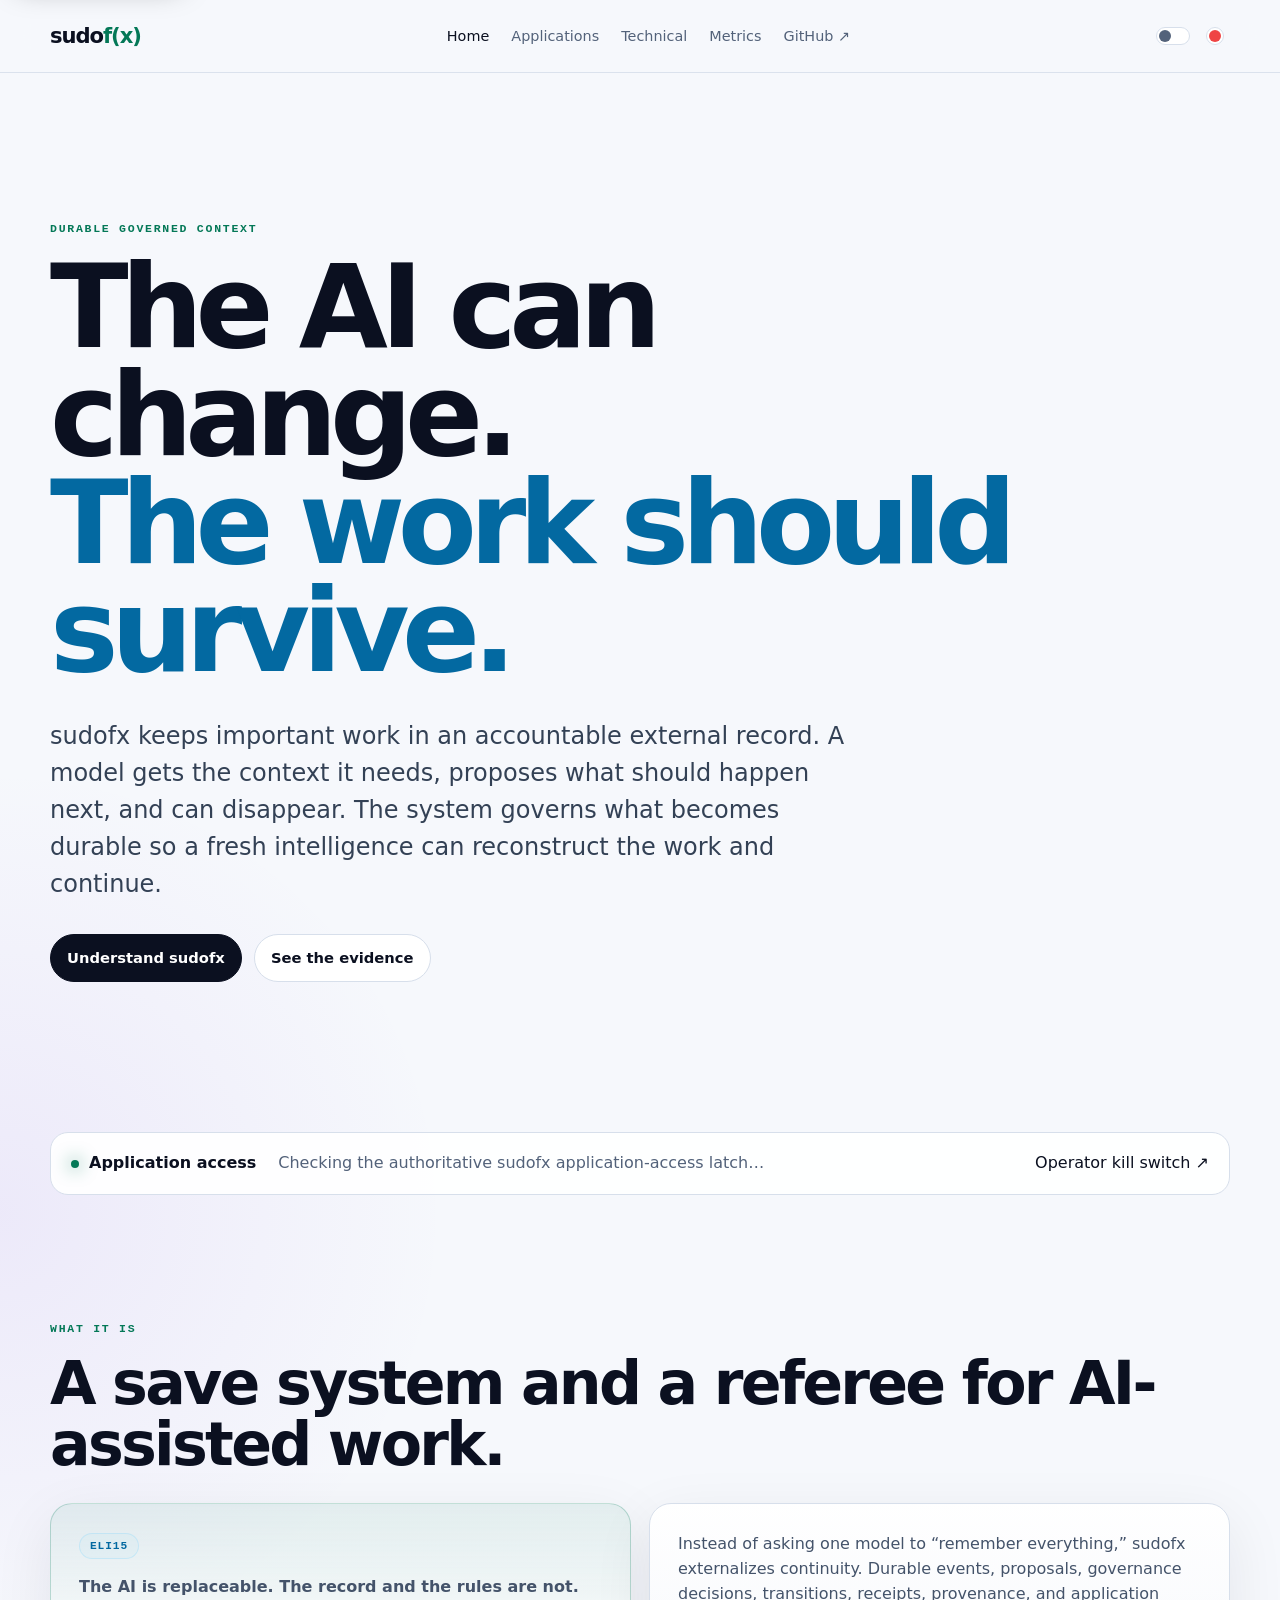
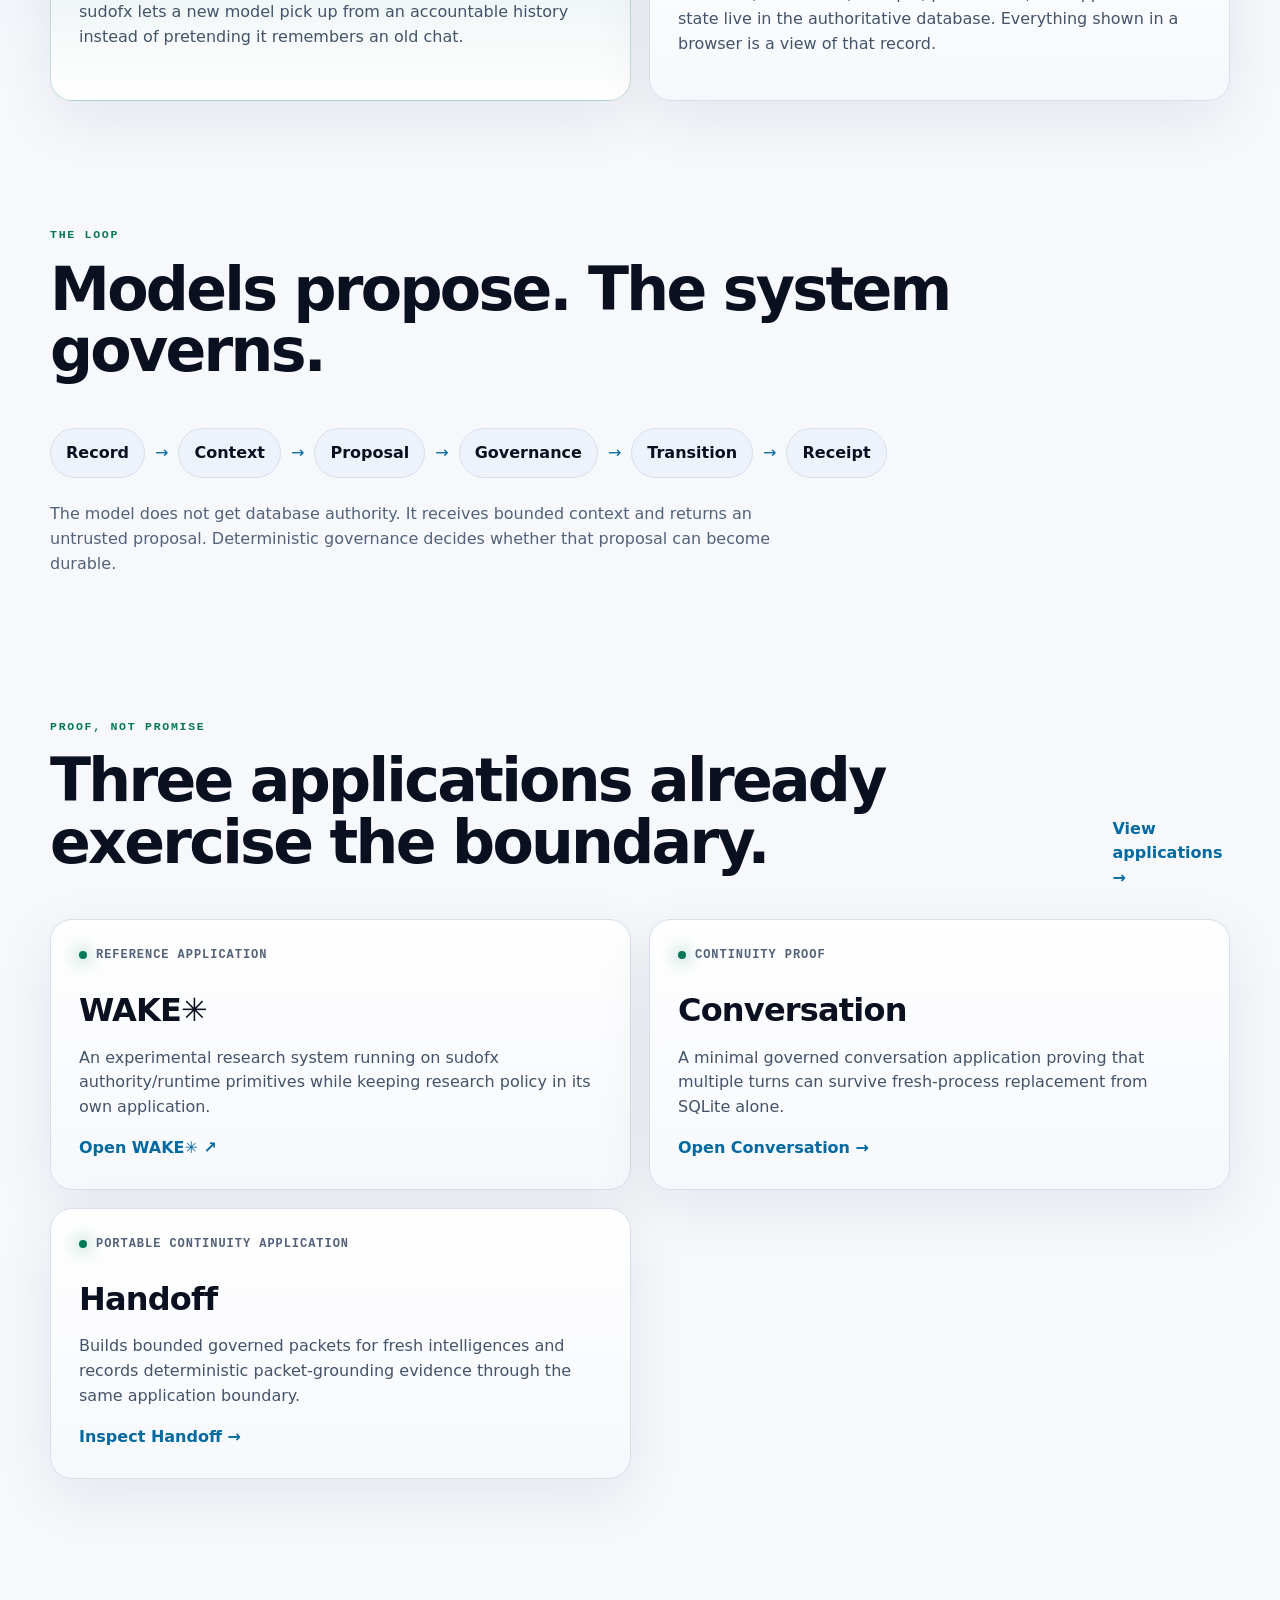
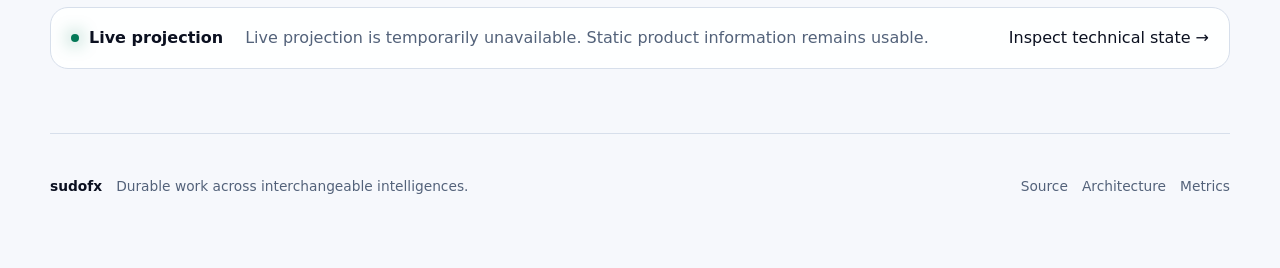
==== commit f128b82a: "Expose application kill switch on sudofx home" ====
--- a/web/index.html
+++ b/web/index.html
@@ -34,6 +34,14 @@
     <div class="hero-actions">
       <a class="button primary" href="#what">Understand sudofx</a>
       <a class="button" href="metrics.html">See the evidence</a>
+    </div>
+  </section>
+
+  <section class="section shell">
+    <div class="live-strip" data-application-access>
+      <div><span class="pulse" data-access-dot></span><b>Application access</b></div>
+      <p data-access-copy>Checking the authoritative sudofx application-access latch…</p>
+      <a href="https://github.com/sudofx/sudofx/actions/workflows/application-access.yml" target="_blank" rel="noopener noreferrer">Operator kill switch ↗</a>
     </div>
   </section>
 
--- a/web/assets/site.css
+++ b/web/assets/site.css
@@ -94,3 +94,53 @@
 .conversation-hero{padding-bottom:34px}.conversation-section{padding-top:18px}.conversation-shell{max-width:880px;margin:0 auto;border:1px solid var(--border);border-radius:24px;background:var(--surface);overflow:hidden;box-shadow:0 22px 70px rgba(0,0,0,.18)}.conversation-bar{min-height:58px;padding:12px 16px;display:flex;align-items:center;justify-content:space-between;gap:12px;border-bottom:1px solid var(--border)}.conversation-bar>div{display:flex;align-items:center;gap:10px;min-width:0}.conversation-bar strong{font-size:.88rem;white-space:nowrap;overflow:hidden;text-overflow:ellipsis}.conversation-clear{padding:8px 12px}.conversation-messages{height:min(54vh,520px);min-height:320px;overflow-y:auto;padding:22px;display:flex;flex-direction:column;gap:14px;background:linear-gradient(180deg,rgba(17,24,43,.25),rgba(17,24,43,.55))}.conversation-intro{margin:auto;max-width:520px;text-align:center;color:var(--muted)}.conversation-intro strong{display:block;color:var(--fg);font-size:1.15rem;margin-bottom:8px}.conversation-bubble{max-width:min(78%,650px);border:1px solid var(--border);border-radius:18px;padding:12px 15px}.conversation-bubble.human{align-self:flex-end;background:var(--surface2);border-bottom-right-radius:5px}.conversation-bubble.assistant{align-self:flex-start;background:rgba(125,211,252,.06);border-bottom-left-radius:5px}.conversation-bubble span{display:block;margin-bottom:5px;font:700 .68rem var(--mono);letter-spacing:.06em;text-transform:uppercase;color:var(--muted)}.conversation-bubble p{margin:0;white-space:pre-wrap;overflow-wrap:anywhere}.conversation-compose{padding:16px;border-top:1px solid var(--border)}.conversation-compose label{position:absolute;width:1px;height:1px;overflow:hidden;clip:rect(0,0,0,0)}.conversation-compose textarea{width:100%;resize:vertical;min-height:76px;max-height:180px;border:1px solid var(--border);border-radius:16px;padding:13px 14px;background:var(--bg);color:var(--fg);font:inherit}.conversation-compose textarea:focus{outline:2px solid var(--primary);outline-offset:2px}.conversation-compose textarea:disabled{opacity:.55}.conversation-compose-row{display:flex;align-items:center;justify-content:space-between;gap:14px;margin-top:10px}.conversation-compose-row small{color:var(--muted);max-width:620px}.conversation-auth{margin:0 16px 16px;padding:14px 16px;border:1px dashed var(--border);border-radius:14px}.conversation-auth p{margin:0 0 12px;color:var(--muted)}.conversation-bar .status-dot[data-state="offline"]{background:var(--danger);box-shadow:0 0 18px var(--danger)}.conversation-bar .status-dot[data-state="busy"]{background:#f59e0b;box-shadow:0 0 18px #f59e0b}.conversation-bar .status-dot[data-state="ready"]{background:var(--accent);box-shadow:0 0 18px var(--accent)}
 :root[data-theme="light"] .conversation-messages{background:linear-gradient(180deg,rgba(238,243,251,.45),rgba(246,248,252,.85))}:root[data-theme="light"] .conversation-bubble.assistant{background:rgba(3,105,161,.05)}:root[data-theme="light"] .conversation-compose textarea{background:#fff}
 @media(max-width:600px){.conversation-shell{border-radius:18px}.conversation-messages{height:50vh;min-height:300px;padding:14px}.conversation-bubble{max-width:88%}.conversation-bar{align-items:flex-start}.conversation-clear{font-size:.78rem}.conversation-compose{padding:12px}.conversation-compose-row{align-items:flex-end}.conversation-compose-row small{font-size:.74rem;line-height:1.35}.conversation-compose-row .button{flex:0 0 auto}}
+
+
+/* Conversation pop-out mode — dedicated compact chat window. */
+.conversation-actions{display:flex;align-items:center;gap:8px}
+.conversation-popout-mode .nav-wrap,
+.conversation-popout-mode .conversation-hero,
+.conversation-popout-mode main>.section.shell:not(.conversation-section),
+.conversation-popout-mode .footer{display:none}
+.conversation-popout-mode main{min-height:100vh}
+.conversation-popout-mode .conversation-section{padding:0;width:100%;max-width:none}
+.conversation-popout-mode .conversation-section.shell{width:100%;margin:0}
+.conversation-popout-mode .conversation-shell{max-width:none;width:100%;height:100vh;border:0;border-radius:0;display:flex;flex-direction:column;box-shadow:none}
+.conversation-popout-mode .conversation-messages{height:auto;min-height:0;max-height:none;flex:1}
+.conversation-popout-mode .conversation-compose{background:var(--surface)}
+@media(max-width:600px){.conversation-actions{gap:6px}.conversation-popout{font-size:.78rem;padding:8px 10px}}
+
+
+/* Conversation clipboard affordances and Safari/iOS text selection. */
+.conversation-messages,
+.conversation-bubble,
+.conversation-bubble p,
+.conversation-compose textarea{
+  -webkit-user-select:text;
+  user-select:text;
+}
+.conversation-bubble{position:relative;padding-bottom:34px}
+.conversation-copy{position:absolute;right:10px;bottom:8px;border:0;background:transparent;color:var(--primary);font:700 .72rem var(--mono);cursor:pointer;padding:4px 6px}
+.conversation-copy:focus-visible{outline:2px solid var(--primary);outline-offset:2px;border-radius:6px}
+.conversation-compose-actions{display:flex;align-items:center;gap:8px;flex:0 0 auto}
+
+
+/* Conversation Markdown — safe rendered two-party chat. */
+.conversation-markdown{font-size:.98rem;line-height:1.58;overflow-wrap:anywhere}
+.conversation-markdown>*:first-child{margin-top:0}
+.conversation-markdown>*:last-child{margin-bottom:0}
+.conversation-markdown p{margin:0 0 .8em;white-space:normal}
+.conversation-markdown h1,.conversation-markdown h2,.conversation-markdown h3{font-size:1.02rem;line-height:1.35;letter-spacing:-.01em;margin:.9em 0 .45em}
+.conversation-markdown ul,.conversation-markdown ol{margin:.45em 0 .8em;padding-left:1.35em}
+.conversation-markdown li+li{margin-top:.25em}
+.conversation-markdown blockquote{margin:.7em 0;padding:.15em 0 .15em .85em;border-left:3px solid var(--primary);color:var(--muted)}
+.conversation-markdown code{font-family:var(--mono);font-size:.9em;background:rgba(127,138,166,.14);border-radius:6px;padding:.1em .35em}
+.conversation-markdown pre{margin:.75em 0;padding:12px 13px;overflow:auto;border:1px solid var(--border);border-radius:12px;background:var(--bg)}
+.conversation-markdown pre code{display:block;padding:0;background:transparent;white-space:pre;line-height:1.5}
+.conversation-markdown a{color:var(--primary);text-decoration:underline;text-underline-offset:2px}
+.conversation-export{padding:8px 12px}
+@media(max-width:600px){
+  .conversation-actions{flex-wrap:wrap;justify-content:flex-end}
+  .conversation-export,.conversation-clear,.conversation-popout{font-size:.74rem;padding:7px 9px}
+  .conversation-markdown{font-size:.95rem}
+}
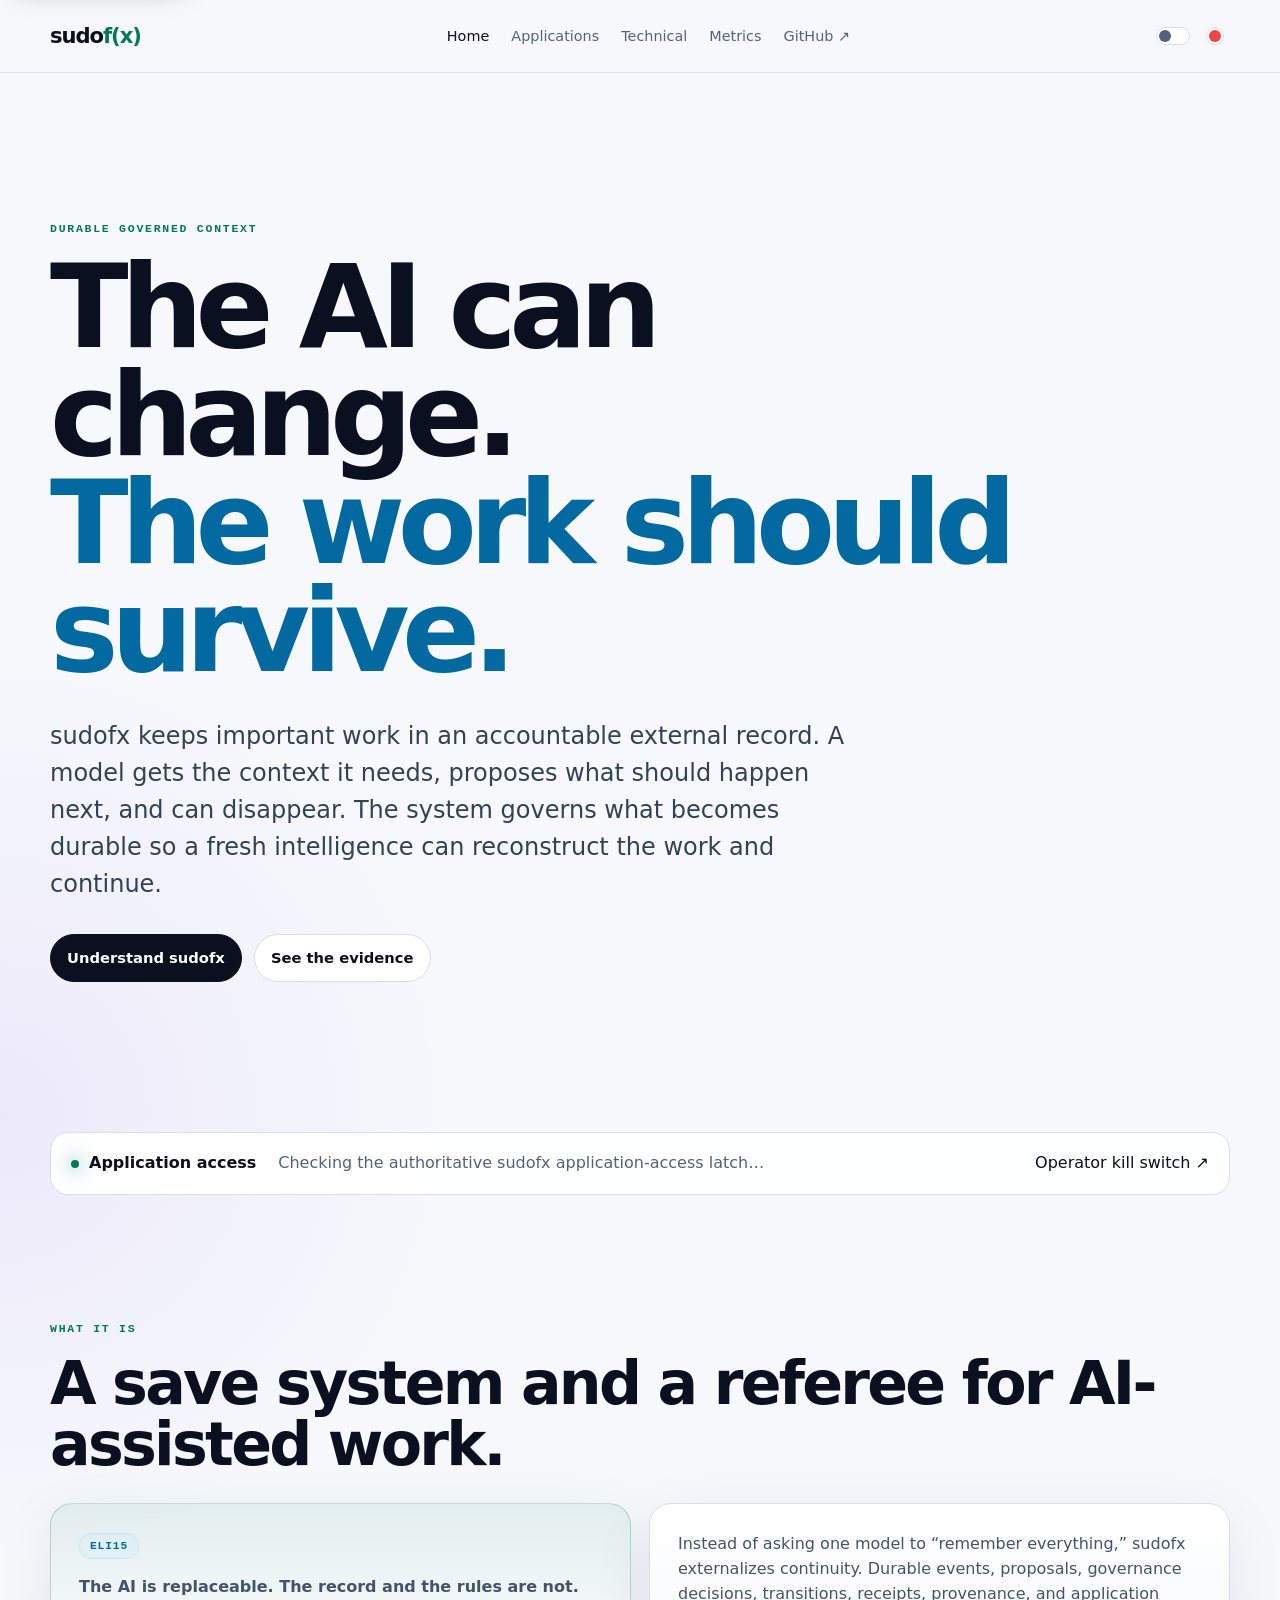
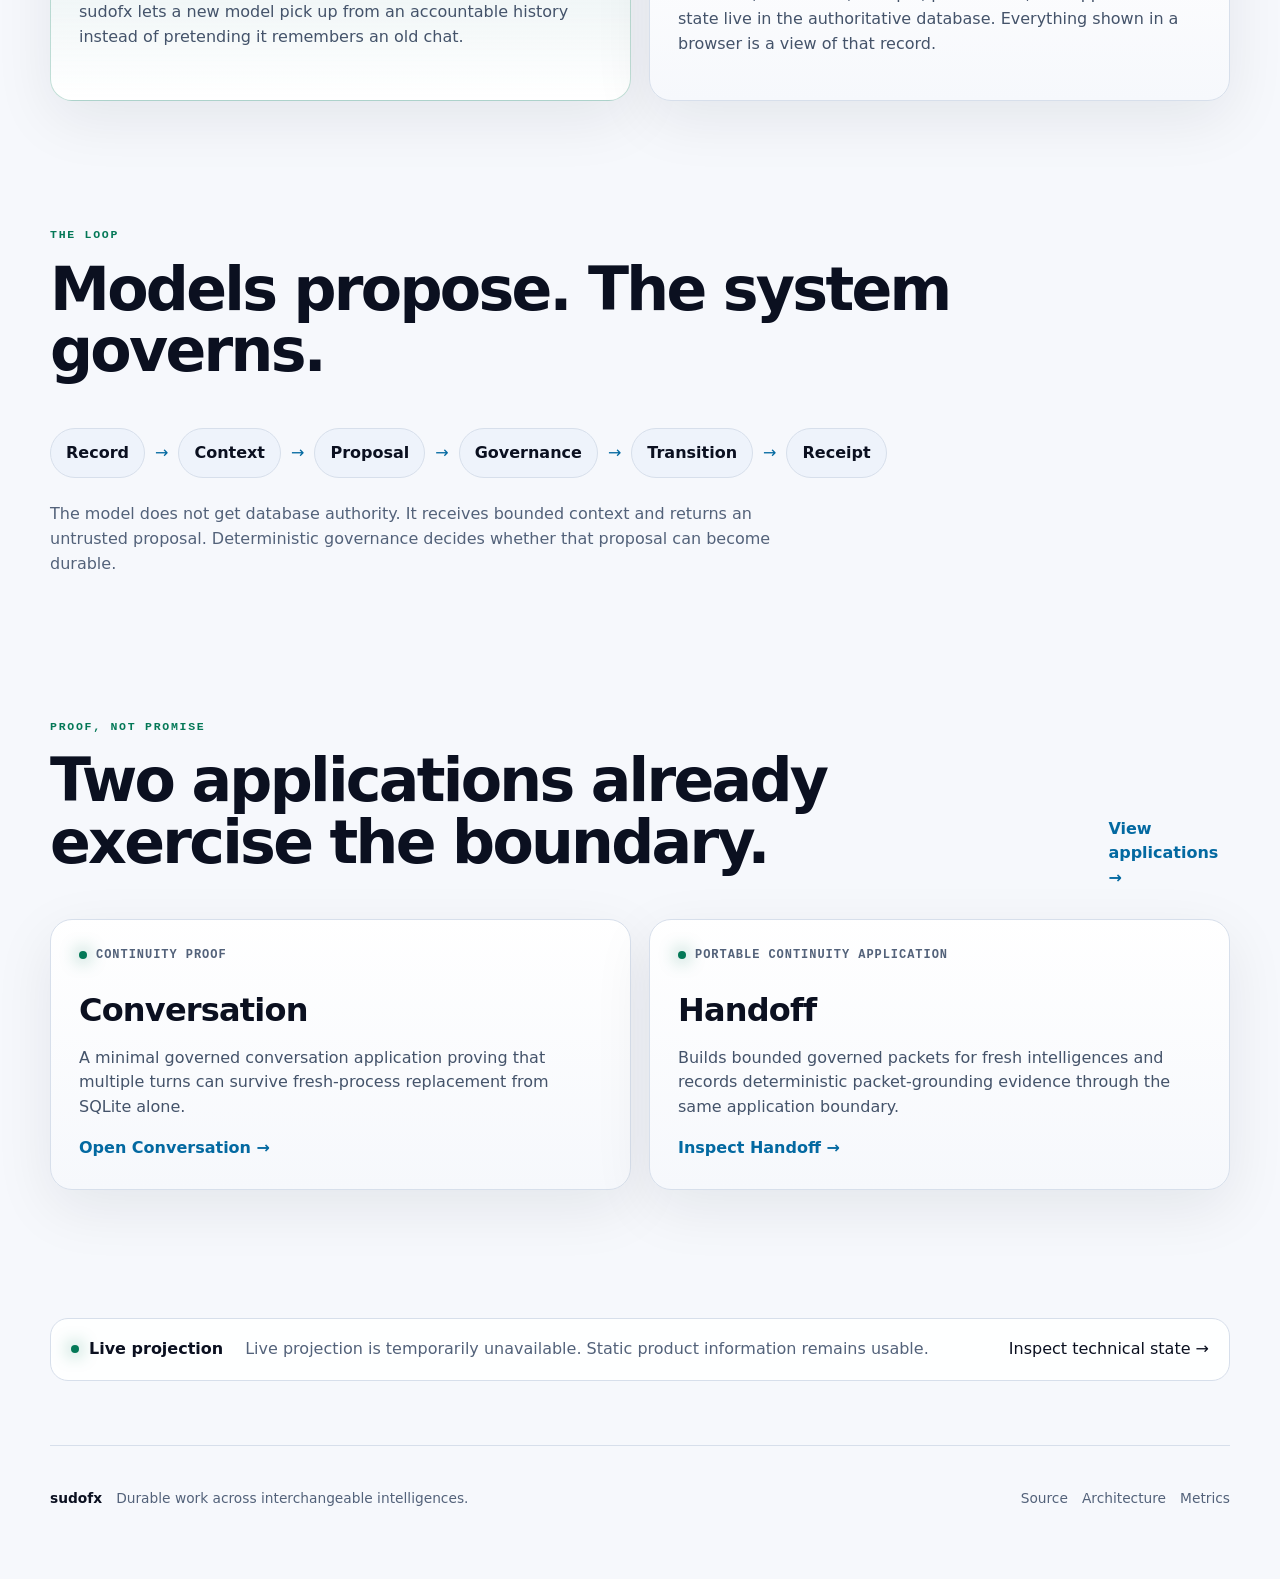
==== commit 422b4885: "Remove external application migration coupling and dated execution plan" ====
--- a/web/index.html
+++ b/web/index.html
@@ -74,17 +74,11 @@
 
   <section class="section shell">
     <div class="section-head split">
-      <div><div class="eyebrow">Proof, not promise</div><h2>Three applications already exercise the boundary.</h2></div>
+      <div><div class="eyebrow">Proof, not promise</div><h2>Two applications already exercise the boundary.</h2></div>
       <a class="text-link" href="applications.html">View applications →</a>
     </div>
     <div class="grid two">
-      <article class="app-card">
-        <div class="app-top"><span class="status-dot"></span><span>Reference application</span></div>
-        <h3>WAKE✳︎</h3>
-        <p>An experimental research system running on sudofx authority/runtime primitives while keeping research policy in its own application.</p>
-        <a href="https://sudofx.github.io/wake/" target="_blank" rel="noopener noreferrer">Open WAKE✳︎ ↗</a>
-      </article>
-      <article class="app-card">
+        <article class="app-card">
         <div class="app-top"><span class="status-dot"></span><span>Continuity proof</span></div>
         <h3>Conversation</h3>
         <p>A minimal governed conversation application proving that multiple turns can survive fresh-process replacement from SQLite alone.</p>
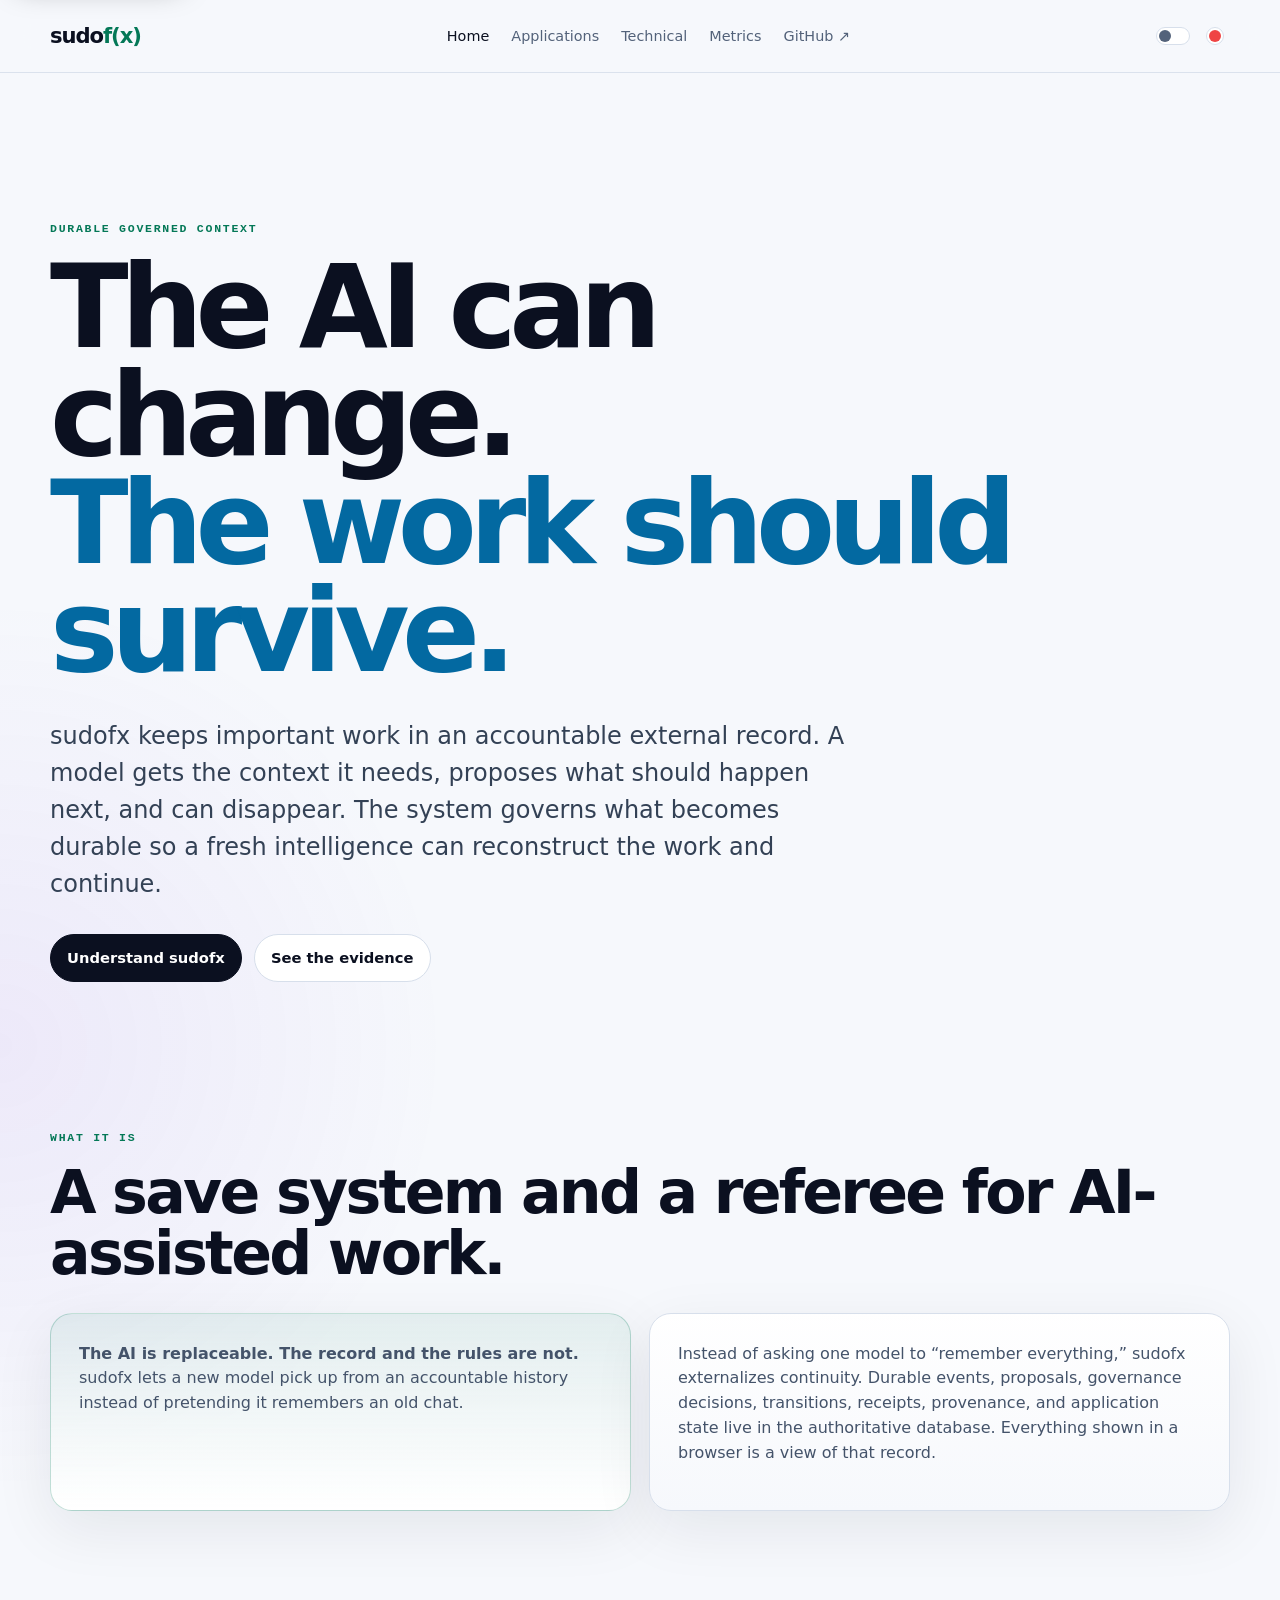
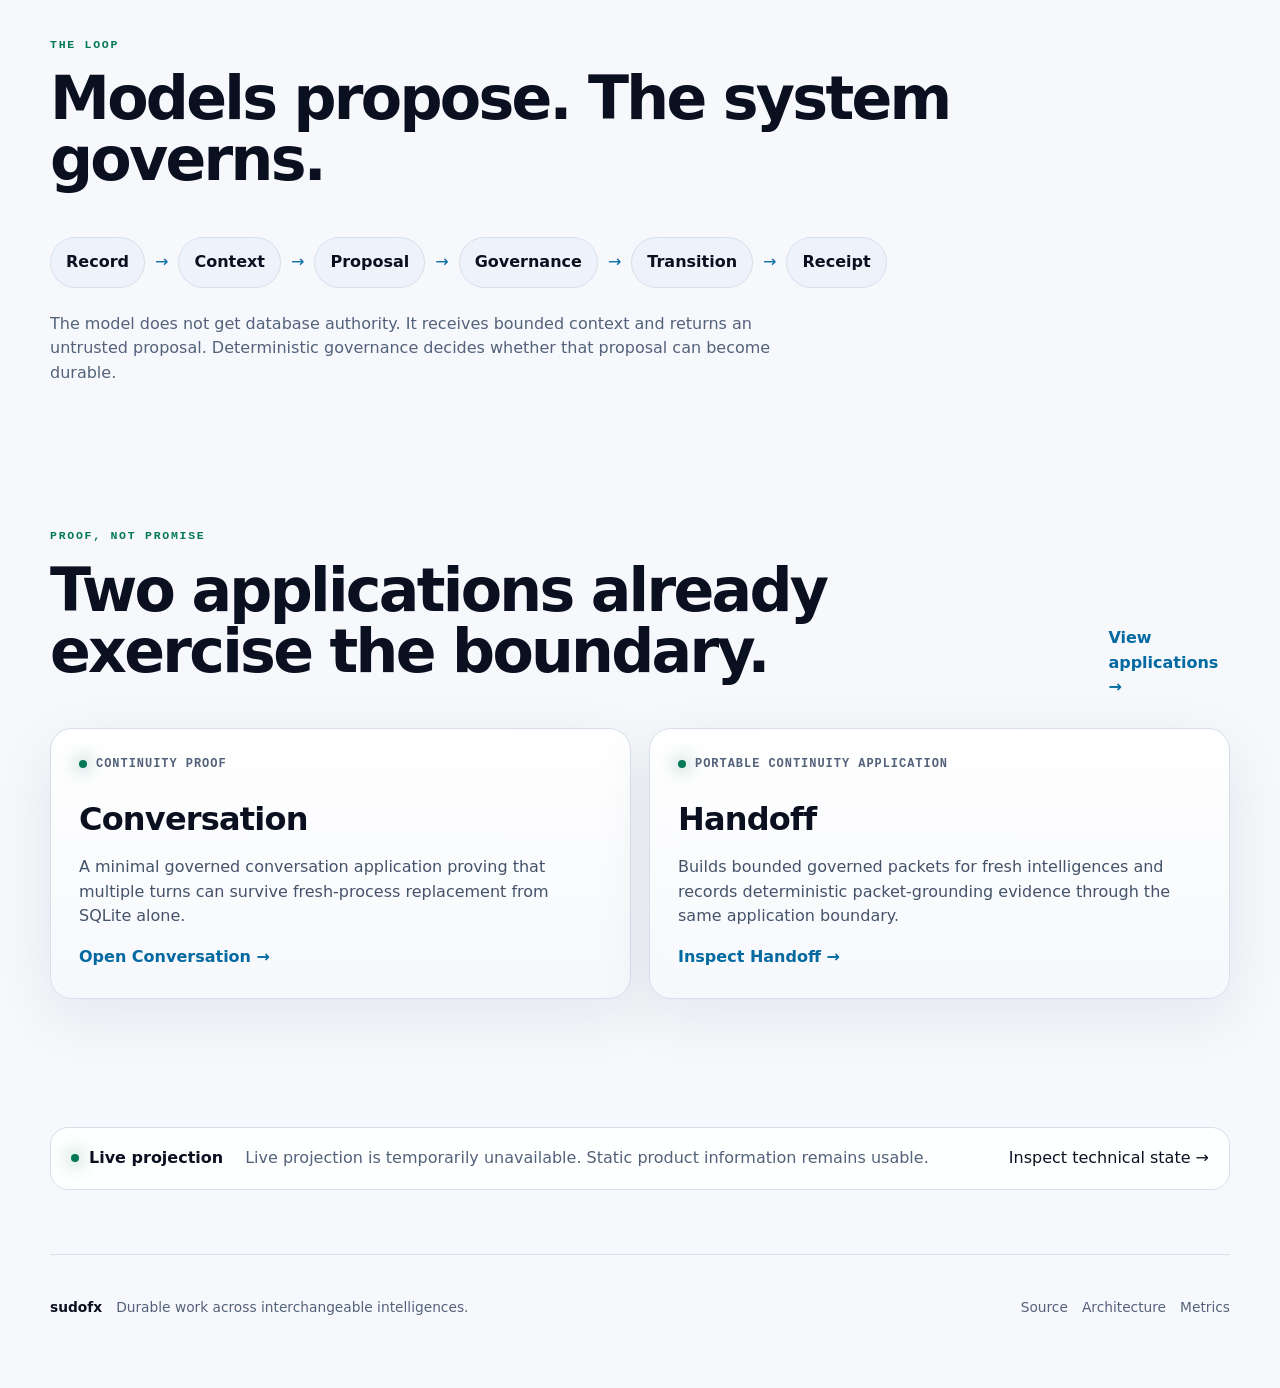
==== commit 27106417: "Simplify homepage and remove audience-level labels" ====
--- a/web/index.html
+++ b/web/index.html
@@ -37,22 +37,13 @@
     </div>
   </section>
 
-  <section class="section shell">
-    <div class="live-strip" data-application-access>
-      <div><span class="pulse" data-access-dot></span><b>Application access</b></div>
-      <p data-access-copy>Checking the authoritative sudofx application-access latch…</p>
-      <a href="https://github.com/sudofx/sudofx/actions/workflows/application-access.yml" target="_blank" rel="noopener noreferrer">Operator kill switch ↗</a>
-    </div>
-  </section>
-
   <section id="what" class="section shell">
     <div class="section-head">
       <div class="eyebrow">What it is</div>
       <h2>A save system and a referee for AI-assisted work.</h2>
     </div>
     <div class="grid two">
-      <article class="panel eli">
-        <div class="tag">ELI15</div>
+      <article class="panel summary-panel">
         <p><strong>The AI is replaceable. The record and the rules are not.</strong> sudofx lets a new model pick up from an accountable history instead of pretending it remembers an old chat.</p>
       </article>
       <article class="panel">
--- a/web/assets/site.css
+++ b/web/assets/site.css
@@ -30,7 +30,7 @@
 .panel,.app-card{border:1px solid var(--border);border-radius:22px;background:linear-gradient(180deg,rgba(23,31,53,.92),rgba(17,24,43,.92));padding:28px;box-shadow:0 18px 60px rgba(0,0,0,.14)}
 .panel p,.app-card p{color:#c7d0e4}.panel.compact{margin-top:26px;max-width:780px}
 .tag{display:inline-flex;border:1px solid rgba(125,211,252,.28);color:var(--primary);background:rgba(125,211,252,.06);border-radius:999px;padding:6px 10px;font:700 .7rem var(--mono);letter-spacing:.08em;text-transform:uppercase;margin-bottom:16px}
-.eli{border-color:rgba(52,211,153,.35);background:linear-gradient(180deg,rgba(52,211,153,.08),rgba(17,24,43,.94))}
+.summary-panel{border-color:rgba(52,211,153,.35);background:linear-gradient(180deg,rgba(52,211,153,.08),rgba(17,24,43,.94))}
 .flow{display:flex;align-items:center;gap:10px;overflow-x:auto;padding:18px 0 24px;scrollbar-width:none}.flow span{white-space:nowrap;padding:12px 15px;border-radius:999px;background:var(--surface2);border:1px solid var(--border);font-weight:700}.flow i{font-style:normal;color:var(--primary)}
 .app-top{display:flex;align-items:center;gap:9px;color:var(--muted);font:650 .75rem var(--mono);text-transform:uppercase;letter-spacing:.08em}.status-dot,.pulse{width:8px;height:8px;border-radius:50%;background:var(--accent);box-shadow:0 0 18px var(--accent);display:inline-block}.app-card h3{font-size:2rem;margin:24px 0 10px}.app-card a,.text-link{color:var(--primary);font-weight:700}
 .live-strip{display:grid;grid-template-columns:auto 1fr auto;gap:22px;align-items:center;border:1px solid var(--border);border-radius:18px;background:rgba(17,24,43,.8);padding:18px 20px}.live-strip>div{display:flex;align-items:center;gap:10px}.live-strip p{margin:0;color:var(--muted)}
@@ -61,7 +61,7 @@
 :root[data-theme="light"] .lede{color:#334155}
 :root[data-theme="light"] .panel,:root[data-theme="light"] .app-card{background:linear-gradient(180deg,rgba(255,255,255,.98),rgba(246,248,252,.98));box-shadow:0 18px 60px rgba(15,23,42,.08)}
 :root[data-theme="light"] .panel p,:root[data-theme="light"] .app-card p,:root[data-theme="light"] .application-feature p{color:#44536a}
-:root[data-theme="light"] .eli{background:linear-gradient(180deg,rgba(4,120,87,.08),rgba(255,255,255,.98));border-color:rgba(4,120,87,.24)}
+:root[data-theme="light"] .summary-panel{background:linear-gradient(180deg,rgba(4,120,87,.08),rgba(255,255,255,.98));border-color:rgba(4,120,87,.24)}
 :root[data-theme="light"] .live-strip,:root[data-theme="light"] .metric-card{background:rgba(255,255,255,.94)}
 :root[data-theme="light"] .detail-grid article,:root[data-theme="light"] .criterion{background:rgba(255,255,255,.82)}
 :root[data-theme="light"] .viz-panel{background:linear-gradient(180deg,rgba(255,255,255,.95),rgba(246,248,252,.92))}
@@ -76,7 +76,7 @@
   :root:not([data-theme]) .lede{color:#334155}
   :root:not([data-theme]) .panel,:root:not([data-theme]) .app-card{background:linear-gradient(180deg,rgba(255,255,255,.98),rgba(246,248,252,.98));box-shadow:0 18px 60px rgba(15,23,42,.08)}
   :root:not([data-theme]) .panel p,:root:not([data-theme]) .app-card p,:root:not([data-theme]) .application-feature p{color:#44536a}
-  :root:not([data-theme]) .eli{background:linear-gradient(180deg,rgba(4,120,87,.08),rgba(255,255,255,.98));border-color:rgba(4,120,87,.24)}
+  :root:not([data-theme]) .summary-panel{background:linear-gradient(180deg,rgba(4,120,87,.08),rgba(255,255,255,.98));border-color:rgba(4,120,87,.24)}
   :root:not([data-theme]) .live-strip,:root:not([data-theme]) .metric-card{background:rgba(255,255,255,.94)}
   :root:not([data-theme]) .detail-grid article,:root:not([data-theme]) .criterion{background:rgba(255,255,255,.82)}
   :root:not([data-theme]) .viz-panel{background:linear-gradient(180deg,rgba(255,255,255,.95),rgba(246,248,252,.92))}
